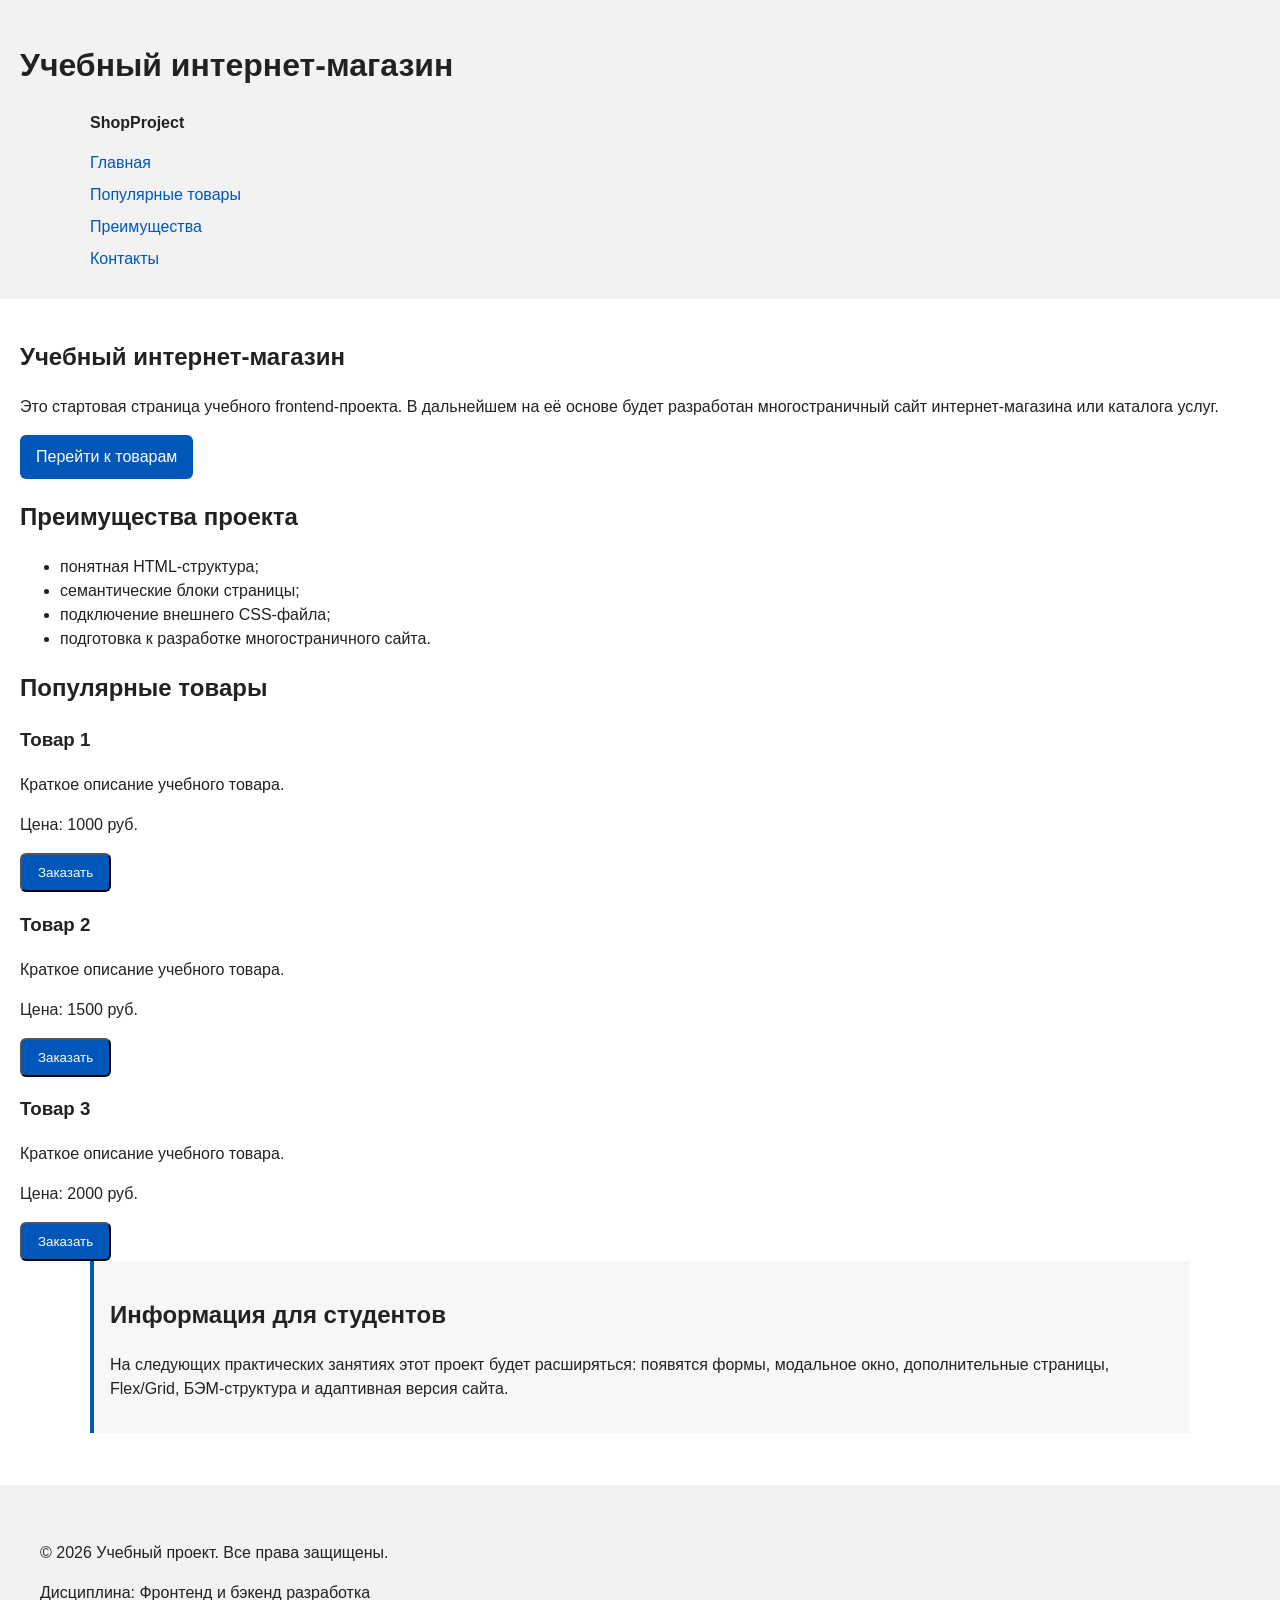
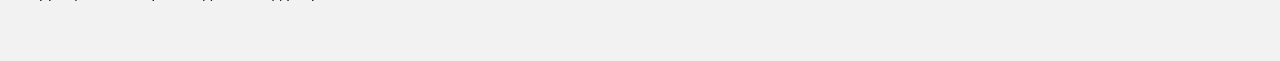
==== index.html @ 4259b691 "feat: add order form modal and validation" ====
<!DOCTYPE html>
<html lang="ru">
<head>
  <meta charset="UTF-8">
  <meta name="viewport" content="width=device-width, initial-scale=1.0">
  <title>Каталог товаров</title>
  <link rel="stylesheet" href="css/style.css">
  <script src="js/main.js" defer></script>
</head>
<body>
  <header>
    <h1>Учебный интернет-магазин</h1>
    <div class="site-header">
      <a class="site-logo" href="index.html">ShopProject</a>

        <nav class="site-nav" aria-label="Основная навигация">
          <ul class="site-nav__list">
            <li><a href="index.html">Главная</a></li>
            <li><a href="#popular">Популярные товары</a></li>
            <li><a href="#advantages">Преимущества</a></li>
            <li><a href="#contacts">Контакты</a></li>
          </ul>
        </nav>
    </div>
  </header>

  <main>
    
    <section class="hero">
      <h1>Учебный интернет-магазин</h1>
      <p>
        Это стартовая страница учебного frontend-проекта. 
        В дальнейшем на её основе будет разработан многостраничный сайт
        интернет-магазина или каталога услуг.
      </p>
      <a class="button" href="#popular">Перейти к товарам</a>
    </section>
    <section class="section" id="advantages">
      <h2>Преимущества проекта</h2>

      <ul class="advantages-list">
        <li>понятная HTML-структура;</li>
        <li>семантические блоки страницы;</li>
        <li>подключение внешнего CSS-файла;</li>
        <li>подготовка к разработке многостраничного сайта.</li>
      </ul>
    </section>
    <section class="section" id="popular">
      <h2>Популярные товары</h2>

      <article class="product-card">
        <h3>Товар 1</h3>
        <p>Краткое описание учебного товара.</p>
        <p>Цена: 1000 руб.</p>
        <button class="button product-card__button" type="button" data-product="Товар 1">
          Заказать
        </button>
      </article>

      <article class="product-card">
        <h3>Товар 2</h3>
        <p>Краткое описание учебного товара.</p>
        <p>Цена: 1500 руб.</p>
        <button class="button product-card__button" type="button" data-product="Товар 1">
          Заказать
        </button>
      </article>

      <article class="product-card">
        <h3>Товар 3</h3>
        <p>Краткое описание учебного товара.</p>
        <p>Цена: 2000 руб.</p>
        <button class="button product-card__button" type="button" data-product="Товар 1">
          Заказать
        </button>
      </article>
    </section>
    <aside class="aside-info">
  <h2>Информация для студентов</h2>
  <p>
    На следующих практических занятиях этот проект будет расширяться:
    появятся формы, модальное окно, дополнительные страницы, Flex/Grid,
    БЭМ-структура и адаптивная версия сайта.
  </p>
</aside>


  </main>


  <footer>
    <footer id="contacts">
      <p>&copy; 2026 Учебный проект. Все права защищены.</p>
      <p>Дисциплина: Фронтенд и бэкенд разработка</p>
    </footer>

  </footer>
  
  <dialog class="order-dialog" id="order-dialog" aria-labelledby="order-dialog-title">
    <h2 id="order-dialog-title">Оформление заявки</h2>

    <form class="order-form" id="order-form" action="#" method="post" novalidate>
      <input id="selected-product" name="selected-product" type="hidden">

      <div class="form-field">
        <label for="order-name">Имя</label>
        <input
          id="order-name"
          name="name"
          type="text"
          placeholder="Введите ваше имя"
          minlength="2"
          autocomplete="given-name"
          required
        >
      </div>

      <div class="form-field">
        <label for="order-email">E-mail</label>
        <input
          id="order-email"
          name="email"
          type="email"
          placeholder="example@mail.ru"
          autocomplete="email"
          required
        >
      </div>

      <div class="form-field">
        <label for="order-phone">Телефон</label>
        <input
          id="order-phone"
          name="phone"
          type="tel"
          inputmode="tel"
          placeholder="+7 (900) 000-00-00"
          pattern="^\+7 \(\d{3}\) \d{3}-\d{2}-\d{2}$"
          required
        >
        <small>Формат: +7 (900) 000-00-00</small>
      </div>

      <div class="form-field">
        <label for="order-date">Дата связи</label>
        <input
          id="order-date"
          name="date"
          type="date"
        >
      </div>

      <div class="form-field">
        <label for="order-topic">Тема заявки</label>
        <select id="order-topic" name="topic" required>
          <option value="">Выберите тему</option>
          <option value="product">Заказ товара</option>
          <option value="consultation">Консультация</option>
          <option value="delivery">Доставка</option>
        </select>
      </div>

      <div class="form-field">
        <label for="order-comment">Комментарий</label>
        <textarea
          id="order-comment"
          name="comment"
          rows="4"
          placeholder="Укажите дополнительную информацию"
        ></textarea>
      </div>

      <div class="form-field form-field--checkbox">
        <label>
          <input
            id="order-agreement"
            name="agreement"
            type="checkbox"
            required
          >
          Я согласен на обработку данных
        </label>
      </div>

      <div class="form-actions">
        <button type="button" id="close-order-dialog">Закрыть</button>
        <button type="submit">Отправить заявку</button>
      </div>
    </form>
  </dialog>

  <p class="success-message" id="success-message" hidden>
    Форма успешно отправлена!
  </p>
</body>
</html>
---- css/style.css ----
/* 
  Универсальное правило для всех элементов.
  border-box делает расчёт размеров более понятным:
  width включает content, padding и border.
*/
* {
  box-sizing: border-box;
}

/*
  Убираем стандартный внешний отступ браузера у body.
  Без этого вокруг страницы может появиться белая рамка.
*/
body {
  margin: 0;
  font-family: Arial, sans-serif;
  line-height: 1.5;
  color: #222222;
  background-color: #ffffff;
}

/*
  Задаём внутренние отступы для основных областей страницы.
  Это делает содержимое визуально отделённым от краёв окна браузера.
*/
header,
main,
footer {
  padding: 20px;
}

/*
  Оформляем шапку страницы.
  Пока используется простой светло-серый фон.
*/
header {
  background-color: #f2f2f2;
}

/*
  Оформляем подвал страницы тем же фоном,
  чтобы визуально отделить его от основного содержимого.
*/
footer {
  background-color: #f2f2f2;
}

/*
  Ограничиваем ширину содержимого шапки,
  чтобы оно не растягивалось слишком сильно на широких экранах.
*/
.site-header {
  max-width: 1100px;
  margin: 0 auto;
}

/*
  Оформляем текстовый логотип.
*/
.site-logo {
  font-weight: bold;
  text-decoration: none;
  color: #222222;
}

/*
  Убираем стандартные отступы и маркеры списка навигации.
*/
.site-nav__list {
  padding: 0;
  margin: 16px 0 0;
  list-style: none;
}

/*
  Добавляем расстояние между пунктами меню.
*/
.site-nav__list li {
  margin-bottom: 8px;
}

/*
  Оформляем ссылки меню.
*/
.site-nav__list a {
  color: #0057b8;
  text-decoration: none;
}

/*
  При наведении мыши подчёркиваем ссылку.
  Подробно состояния интерфейса будут рассмотрены в практической работе 1.7.
*/
.site-nav__list a:hover {
  text-decoration: underline;
}
/*
  Пока это обычная ссылка, но визуально она оформляется как кнопка.
*/
.button {
  display: inline-block;
  padding: 10px 16px;
  color: #ffffff;
  background-color: #0057b8;
  text-decoration: none;
  border-radius: 6px;
}

/*
  Простое состояние наведения для кнопки.
*/
.button:hover {
  background-color: #003f86;
}

/*
  Дополнительный информационный блок.
*/
.aside-info {
  max-width: 1100px;
  margin: 0 auto 32px;
  padding: 16px;
  border-left: 4px solid #0057b8;
  background-color: #f7f7f7;
}

/*
  Модальное окно.
  Элемент dialog сам умеет открываться поверх страницы.
*/
.order-dialog {
  width: min(100% - 32px, 560px);
  padding: 24px;
  border: none;
  border-radius: 12px;
}

/*
  Затемнение фона за модальным окном.
*/
.order-dialog::backdrop {
  background-color: rgba(0, 0, 0, 0.5);
}

/*
  Поле формы.
  Каждый блок получает нижний отступ.
*/
.form-field {
  margin-bottom: 16px;
}

/*
  Подпись поля.
*/
.form-field label {
  display: block;
  margin-bottom: 6px;
}

/*
  Основные поля формы.
*/
.form-field input,
.form-field select,
.form-field textarea {
  width: 100%;
  padding: 10px 12px;
  border: 1px solid #cccccc;
  border-radius: 6px;
  font: inherit;
}

/*
  Checkbox не должен занимать всю ширину.
*/
.form-field input[type="checkbox"] {
  width: auto;
}

/*
  Подсказка под полем телефона.
*/
.form-field small {
  display: block;
  margin-top: 4px;
  color: #666666;
}

/*
  Видимый фокус для клавиатурной навигации.
*/
.form-field input:focus-visible,
.form-field select:focus-visible,
.form-field textarea:focus-visible,
.form-actions button:focus-visible {
  outline: 2px solid #0057b8;
  outline-offset: 2px;
}

/*
  Подсветка ошибочных полей.
  Атрибут aria-invalid будет добавляться через JavaScript.
*/
[aria-invalid="true"] {
  border-color: #b00020;
}

/*
  Кнопки формы.
*/
.form-actions {
  display: flex;
  gap: 12px;
  margin-top: 20px;
}

/*
  Сообщение об успешной отправке.
*/
.success-message {
  max-width: 1100px;
  margin: 24px auto;
  padding: 16px;
  border-left: 4px solid #168a2f;
  background-color: #eefaf0;
}
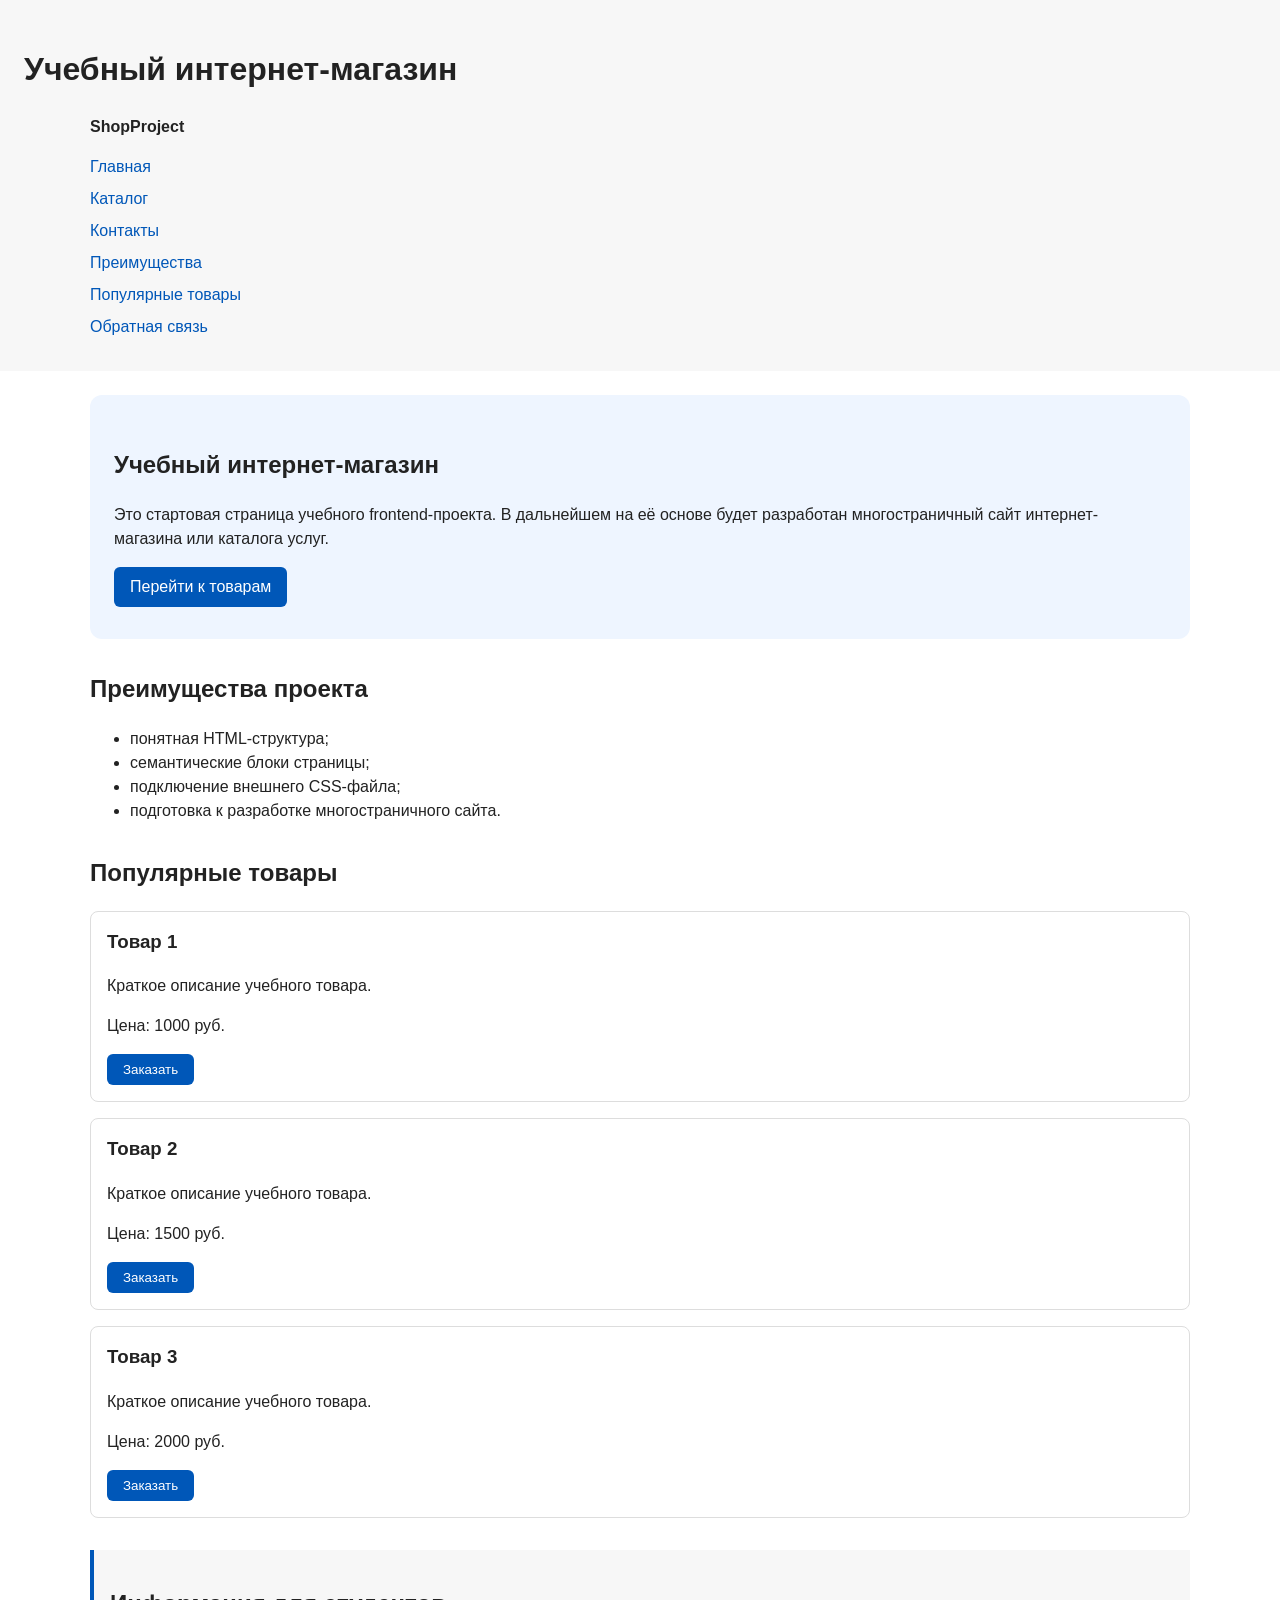
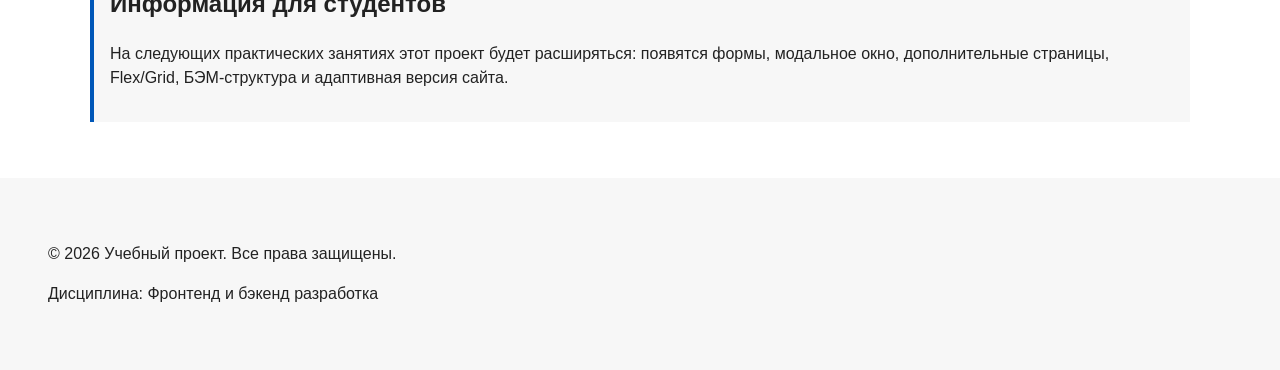
==== commit 98044c56: "feat: add multi-page structure navigation and anchors" ====
--- a/index.html
+++ b/index.html
@@ -16,9 +16,11 @@
         <nav class="site-nav" aria-label="Основная навигация">
           <ul class="site-nav__list">
             <li><a href="index.html">Главная</a></li>
-            <li><a href="#popular">Популярные товары</a></li>
-            <li><a href="#advantages">Преимущества</a></li>
-            <li><a href="#contacts">Контакты</a></li>
+            <li><a href="catalog.html">Каталог</a></li>
+            <li><a href="contacts.html">Контакты</a></li>
+            <li><a href="index.html#advantages">Преимущества</a></li>
+            <li><a href="index.html#popular">Популярные товары</a></li>
+            <li><a href="index.html#contacts">Обратная связь</a></li>
           </ul>
         </nav>
     </div>
--- a/css/style.css
+++ b/css/style.css
@@ -1,3 +1,38 @@
+/* ===============================
+   1. Переменные проекта
+   =============================== */
+
+:root {
+  /* Основные цвета проекта */
+  --color-bg: #ffffff;
+  --color-text: #222222;
+  --color-muted: #666666;
+  --color-primary: #0057b8;
+  --color-primary-dark: #003f86;
+  --color-border: #dddddd;
+  --color-surface: #f7f7f7;
+  --color-surface-accent: #eef5ff;
+  --color-danger: #b00020;
+  --color-success: #168a2f;
+  --color-success-bg: #eefaf0;
+  --color-white: #ffffff;
+
+  /* Отступы */
+  --space-xs: 4px;
+  --space-sm: 8px;
+  --space-md: 16px;
+  --space-lg: 24px;
+  --space-xl: 32px;
+
+  /* Скругления */
+  --radius-sm: 6px;
+  --radius-md: 8px;
+  --radius-lg: 12px;
+
+  /* Размеры */
+  --container-width: 1100px;
+}
+
 /* 
   Универсальное правило для всех элементов.
   border-box делает расчёт размеров более понятным:
@@ -15,8 +50,8 @@
   margin: 0;
   font-family: Arial, sans-serif;
   line-height: 1.5;
-  color: #222222;
-  background-color: #ffffff;
+  color: var(--color-text);
+  background-color: var(--color-bg);
 }
 
 /*
@@ -26,7 +61,7 @@
 header,
 main,
 footer {
-  padding: 20px;
+  padding: var(--space-lg);
 }
 
 /*
@@ -34,7 +69,7 @@
   Пока используется простой светло-серый фон.
 */
 header {
-  background-color: #f2f2f2;
+  background-color: var(--color-surface);
 }
 
 /*
@@ -42,7 +77,7 @@
   чтобы визуально отделить его от основного содержимого.
 */
 footer {
-  background-color: #f2f2f2;
+  background-color: var(--color-surface);
 }
 
 /*
@@ -99,29 +134,38 @@
 */
 .button {
   display: inline-block;
-  padding: 10px 16px;
-  color: #ffffff;
-  background-color: #0057b8;
+  padding: var(--space-sm) var(--space-md);
+  color: var(--color-white);
+  background-color: var(--color-primary);
   text-decoration: none;
-  border-radius: 6px;
-}
-
-/*
-  Простое состояние наведения для кнопки.
-*/
+  border: none;
+  border-radius: var(--radius-sm);
+  cursor: pointer;
+}
+
 .button:hover {
-  background-color: #003f86;
+  background-color: var(--color-primary-dark);
+}
+
+.button:focus-visible {
+  outline: 2px solid var(--color-primary);
+  outline-offset: 3px;
+}
+
+.button:disabled {
+  opacity: 0.6;
+  cursor: not-allowed;
 }
 
 /*
   Дополнительный информационный блок.
 */
 .aside-info {
-  max-width: 1100px;
-  margin: 0 auto 32px;
-  padding: 16px;
-  border-left: 4px solid #0057b8;
-  background-color: #f7f7f7;
+  max-width: var(--container-width);
+  margin: 0 auto var(--space-xl);
+  padding: var(--space-md);
+  border-left: 4px solid var(--color-primary);
+  background-color: var(--color-surface);
 }
 
 /*
@@ -130,73 +174,62 @@
 */
 .order-dialog {
   width: min(100% - 32px, 560px);
-  padding: 24px;
+  padding: var(--space-lg);
   border: none;
-  border-radius: 12px;
-}
-
-/*
-  Затемнение фона за модальным окном.
-*/
+  border-radius: var(--radius-lg);
+}
+
 .order-dialog::backdrop {
   background-color: rgba(0, 0, 0, 0.5);
 }
 
-/*
-  Поле формы.
-  Каждый блок получает нижний отступ.
-*/
 .form-field {
-  margin-bottom: 16px;
-}
-
-/*
-  Подпись поля.
-*/
+  margin-bottom: var(--space-md);
+}
+
 .form-field label {
   display: block;
-  margin-bottom: 6px;
-}
-
-/*
-  Основные поля формы.
-*/
+  margin-bottom: var(--space-xs);
+}
+
 .form-field input,
 .form-field select,
 .form-field textarea {
   width: 100%;
   padding: 10px 12px;
-  border: 1px solid #cccccc;
-  border-radius: 6px;
+  border: 1px solid var(--color-border);
+  border-radius: var(--radius-sm);
   font: inherit;
 }
 
-/*
-  Checkbox не должен занимать всю ширину.
-*/
 .form-field input[type="checkbox"] {
   width: auto;
 }
 
-/*
-  Подсказка под полем телефона.
-*/
 .form-field small {
   display: block;
-  margin-top: 4px;
-  color: #666666;
-}
-
-/*
-  Видимый фокус для клавиатурной навигации.
-*/
+  margin-top: var(--space-xs);
+  color: var(--color-muted);
+}
+
+.form-field input:hover,
+.form-field select:hover,
+.form-field textarea:hover {
+  border-color: var(--color-primary);
+}
+
 .form-field input:focus-visible,
 .form-field select:focus-visible,
 .form-field textarea:focus-visible,
 .form-actions button:focus-visible {
-  outline: 2px solid #0057b8;
-  outline-offset: 2px;
-}
+  outline: 2px solid var(--color-primary);
+  outline-offset: 3px;
+}
+
+[aria-invalid="true"] {
+  border-color: var(--color-danger);
+}
+
 
 /*
   Подсветка ошибочных полей.
@@ -219,9 +252,84 @@
   Сообщение об успешной отправке.
 */
 .success-message {
-  max-width: 1100px;
-  margin: 24px auto;
-  padding: 16px;
-  border-left: 4px solid #168a2f;
-  background-color: #eefaf0;
-}
+  max-width: var(--container-width);
+  margin: var(--space-lg) auto;
+  padding: var(--space-md);
+  border-left: 4px solid var(--color-success);
+  background-color: var(--color-success-bg);
+}
+
+/* ===============================
+   3. Общие элементы интерфейса
+   =============================== */
+
+a {
+  color: var(--color-primary);
+}
+
+a:hover {
+  color: var(--color-primary-dark);
+}
+
+a:focus-visible {
+  outline: 2px solid var(--color-primary);
+  outline-offset: 3px;
+}
+
+.hero {
+  max-width: var(--container-width);
+  margin: 0 auto var(--space-xl);
+  padding: var(--space-xl) var(--space-lg);
+  background-color: var(--color-surface-accent);
+  border-radius: var(--radius-lg);
+}
+
+.section {
+  max-width: var(--container-width);
+  margin: 0 auto var(--space-xl);
+}
+
+.section h2 {
+  margin-top: 0;
+}
+
+.product-card {
+  margin-bottom: var(--space-md);
+  padding: var(--space-md);
+  border: 1px solid var(--color-border);
+  border-radius: var(--radius-md);
+  background-color: var(--color-bg);
+}
+
+.product-card:hover {
+  border-color: var(--color-primary);
+}
+
+.product-card h3 {
+  margin-top: 0;
+}
+
+.breadcrumbs {
+  max-width: var(--container-width);
+  margin: 0 auto var(--space-md);
+  font-size: 14px;
+  color: var(--color-muted);
+}
+
+.breadcrumbs a {
+  color: var(--color-primary);
+}
+
+.breadcrumbs span::before {
+  content: " / ";
+  color: var(--color-muted);
+}
+
+html {
+  scroll-behavior: smooth;
+}
+
+:target {
+  outline: 2px dashed var(--color-primary);
+  outline-offset: 4px;
+}
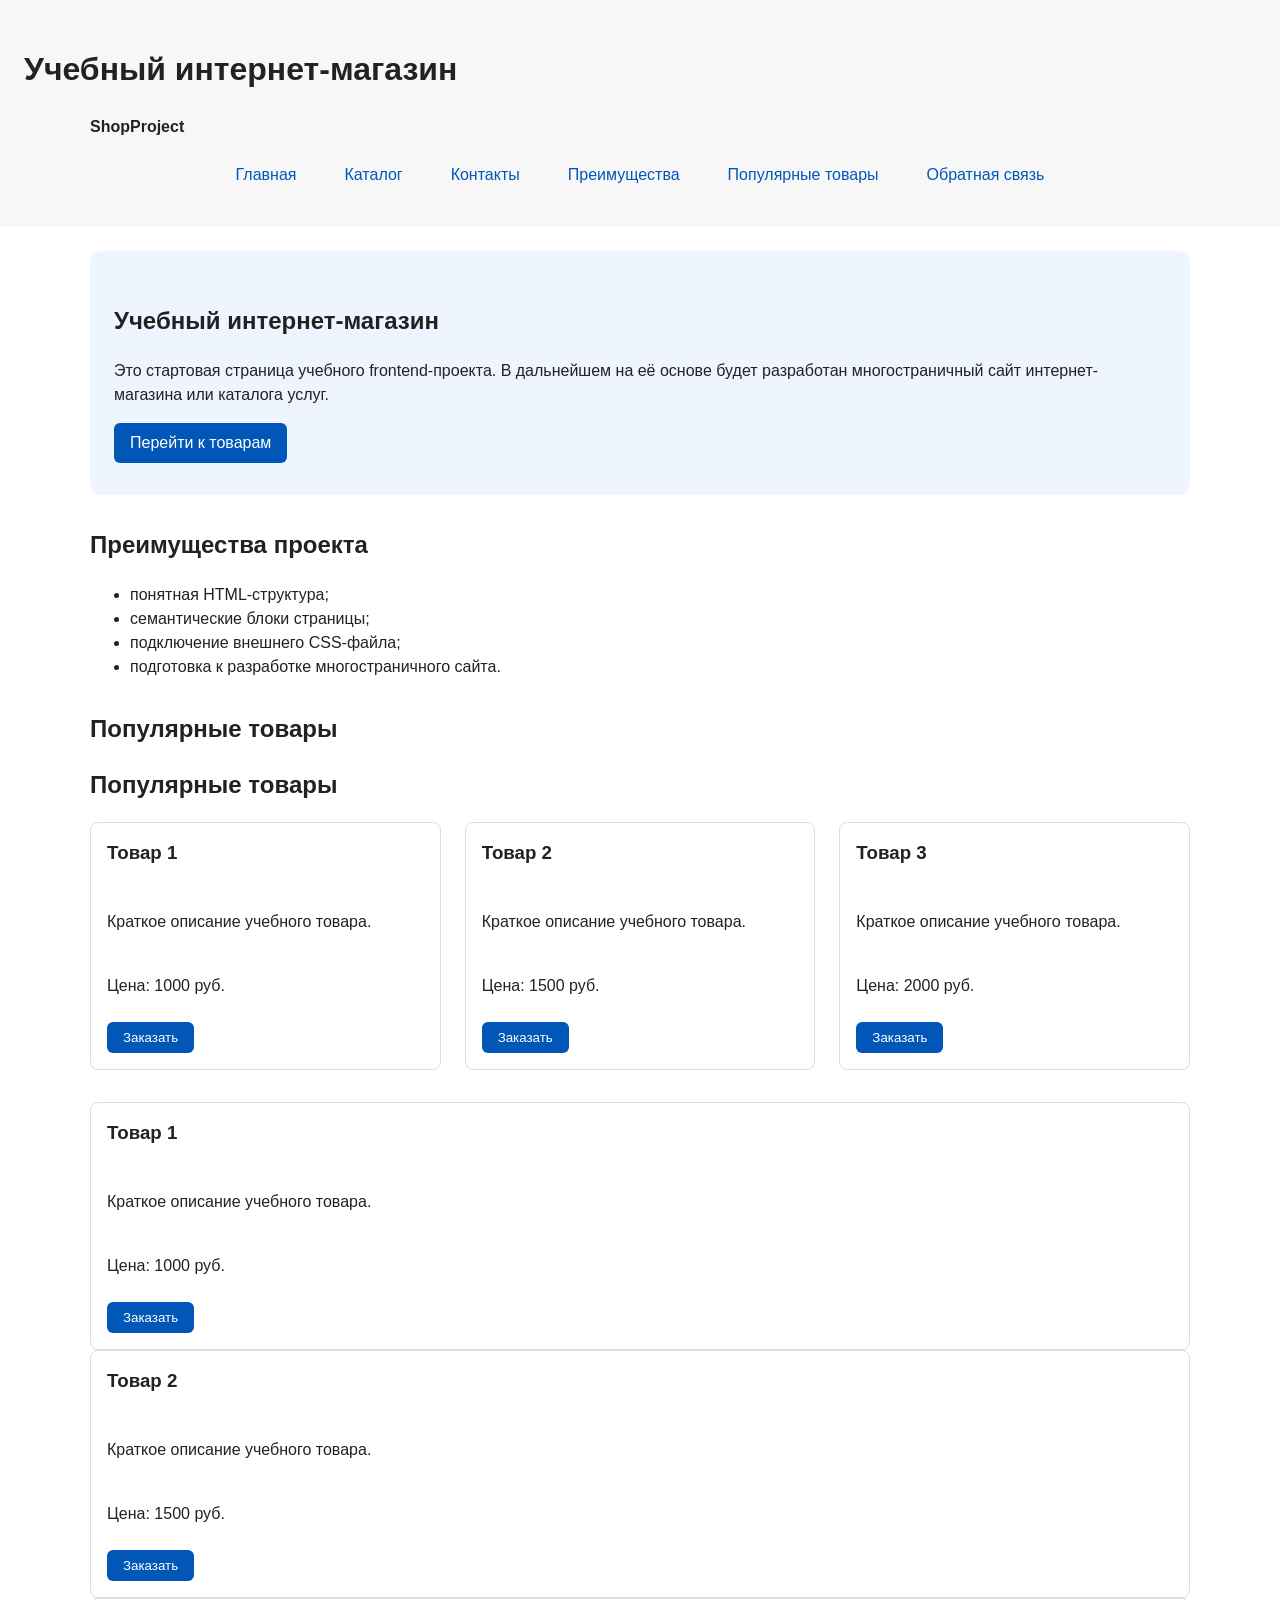
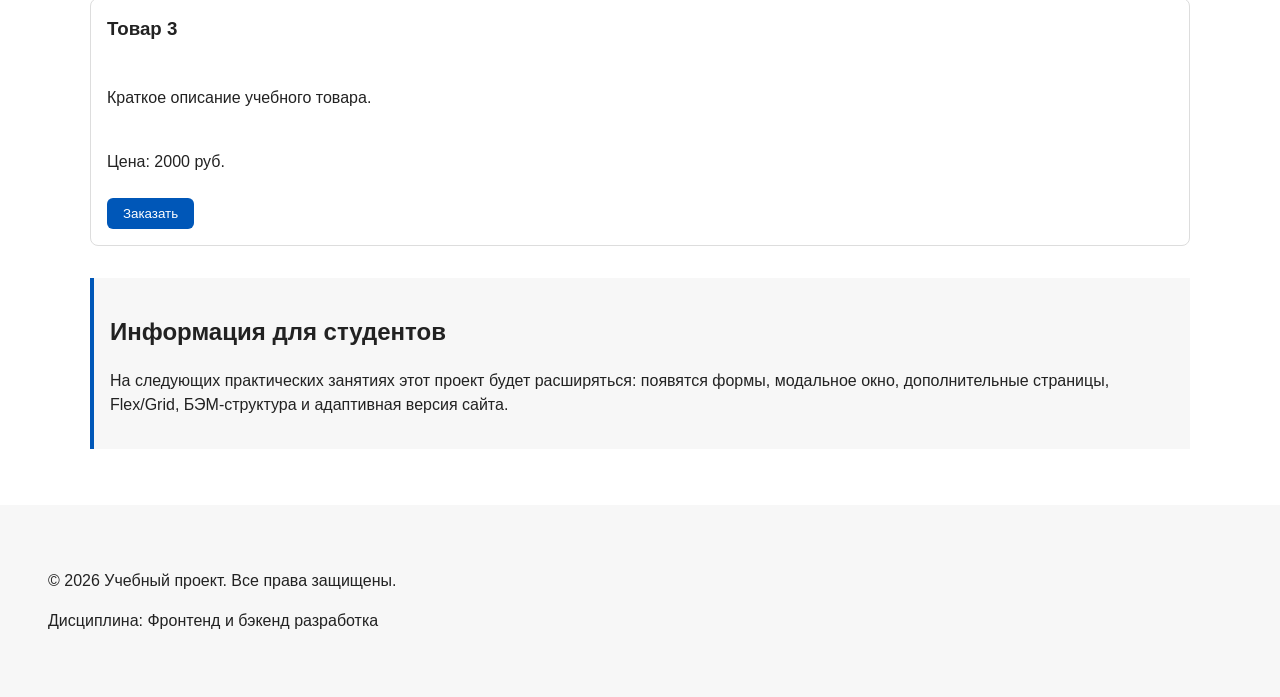
==== commit eb22265d: "feat: add flex navigation and grid catalog layout" ====
--- a/index.html
+++ b/index.html
@@ -49,6 +49,39 @@
     </section>
     <section class="section" id="popular">
       <h2>Популярные товары</h2>
+      <section class="section" id="popular">
+      <h2>Популярные товары</h2>
+
+      <div class="products-grid">
+        <article class="product-card">
+          <h3>Товар 1</h3>
+          <p>Краткое описание учебного товара.</p>
+          <p>Цена: 1000 руб.</p>
+          <button class="button product-card__button" type="button" data-product="Товар 1">
+            Заказать
+          </button>
+        </article>
+
+        <article class="product-card">
+          <h3>Товар 2</h3>
+          <p>Краткое описание учебного товара.</p>
+          <p>Цена: 1500 руб.</p>
+          <button class="button product-card__button" type="button" data-product="Товар 2">
+            Заказать
+          </button>
+        </article>
+
+        <article class="product-card">
+          <h3>Товар 3</h3>
+          <p>Краткое описание учебного товара.</p>
+          <p>Цена: 2000 руб.</p>
+          <button class="button product-card__button" type="button" data-product="Товар 3">
+            Заказать
+          </button>
+        </article>
+      </div>
+    </section>
+
 
       <article class="product-card">
         <h3>Товар 1</h3>
--- a/css/style.css
+++ b/css/style.css
@@ -102,10 +102,16 @@
   Убираем стандартные отступы и маркеры списка навигации.
 */
 .site-nav__list {
+  display: flex;
+  flex-wrap: wrap;
+  justify-content: center;
+  align-items: center;
+  gap: var(--space-md);
   padding: 0;
-  margin: 16px 0 0;
+  margin: var(--space-md) 0 0;
   list-style: none;
 }
+
 
 /*
   Добавляем расстояние между пунктами меню.
@@ -118,17 +124,23 @@
   Оформляем ссылки меню.
 */
 .site-nav__list a {
-  color: #0057b8;
+  display: inline-block;
+  padding: var(--space-sm) var(--space-md);
+  color: var(--color-primary);
   text-decoration: none;
-}
+  border-radius: var(--radius-sm);
+}
+
 
 /*
   При наведении мыши подчёркиваем ссылку.
   Подробно состояния интерфейса будут рассмотрены в практической работе 1.7.
 */
 .site-nav__list a:hover {
-  text-decoration: underline;
-}
+  color: var(--color-white);
+  background-color: var(--color-primary);
+}
+
 /*
   Пока это обычная ссылка, но визуально она оформляется как кнопка.
 */
@@ -294,13 +306,22 @@
 }
 
 .product-card {
-  margin-bottom: var(--space-md);
+  display: flex;
+  flex-direction: column;
+  gap: var(--space-sm);
+  margin-bottom: 0;
   padding: var(--space-md);
   border: 1px solid var(--color-border);
   border-radius: var(--radius-md);
   background-color: var(--color-bg);
 }
 
+.product-card .button {
+  margin-top: auto;
+  align-self: flex-start;
+}
+
+
 .product-card:hover {
   border-color: var(--color-primary);
 }
@@ -333,3 +354,59 @@
   outline: 2px dashed var(--color-primary);
   outline-offset: 4px;
 }
+
+.products-grid {
+  display: grid;
+  grid-template-columns: repeat(3, 1fr);
+  gap: var(--space-lg);
+}
+
+.catalog-layout {
+  max-width: var(--container-width);
+  margin: 0 auto var(--space-xl);
+  display: grid;
+  grid-template-columns: 260px 1fr;
+  grid-template-areas: "filters products";
+  gap: var(--space-lg);
+}
+
+.catalog-filters {
+  grid-area: filters;
+  padding: var(--space-md);
+  border: 1px solid var(--color-border);
+  border-radius: var(--radius-md);
+  background-color: var(--color-surface);
+}
+
+.catalog-products {
+  grid-area: products;
+}
+
+.filters-form {
+  display: grid;
+  gap: var(--space-md);
+}
+
+.filters-form fieldset {
+  margin: 0;
+  padding: var(--space-md);
+  border: 1px solid var(--color-border);
+  border-radius: var(--radius-sm);
+}
+
+.filters-form legend {
+  font-weight: 700;
+}
+
+.filters-form label {
+  display: block;
+  margin-bottom: var(--space-sm);
+}
+
+.filters-form input[type="number"] {
+  width: 100%;
+  padding: 8px 10px;
+  border: 1px solid var(--color-border);
+  border-radius: var(--radius-sm);
+  font: inherit;
+}
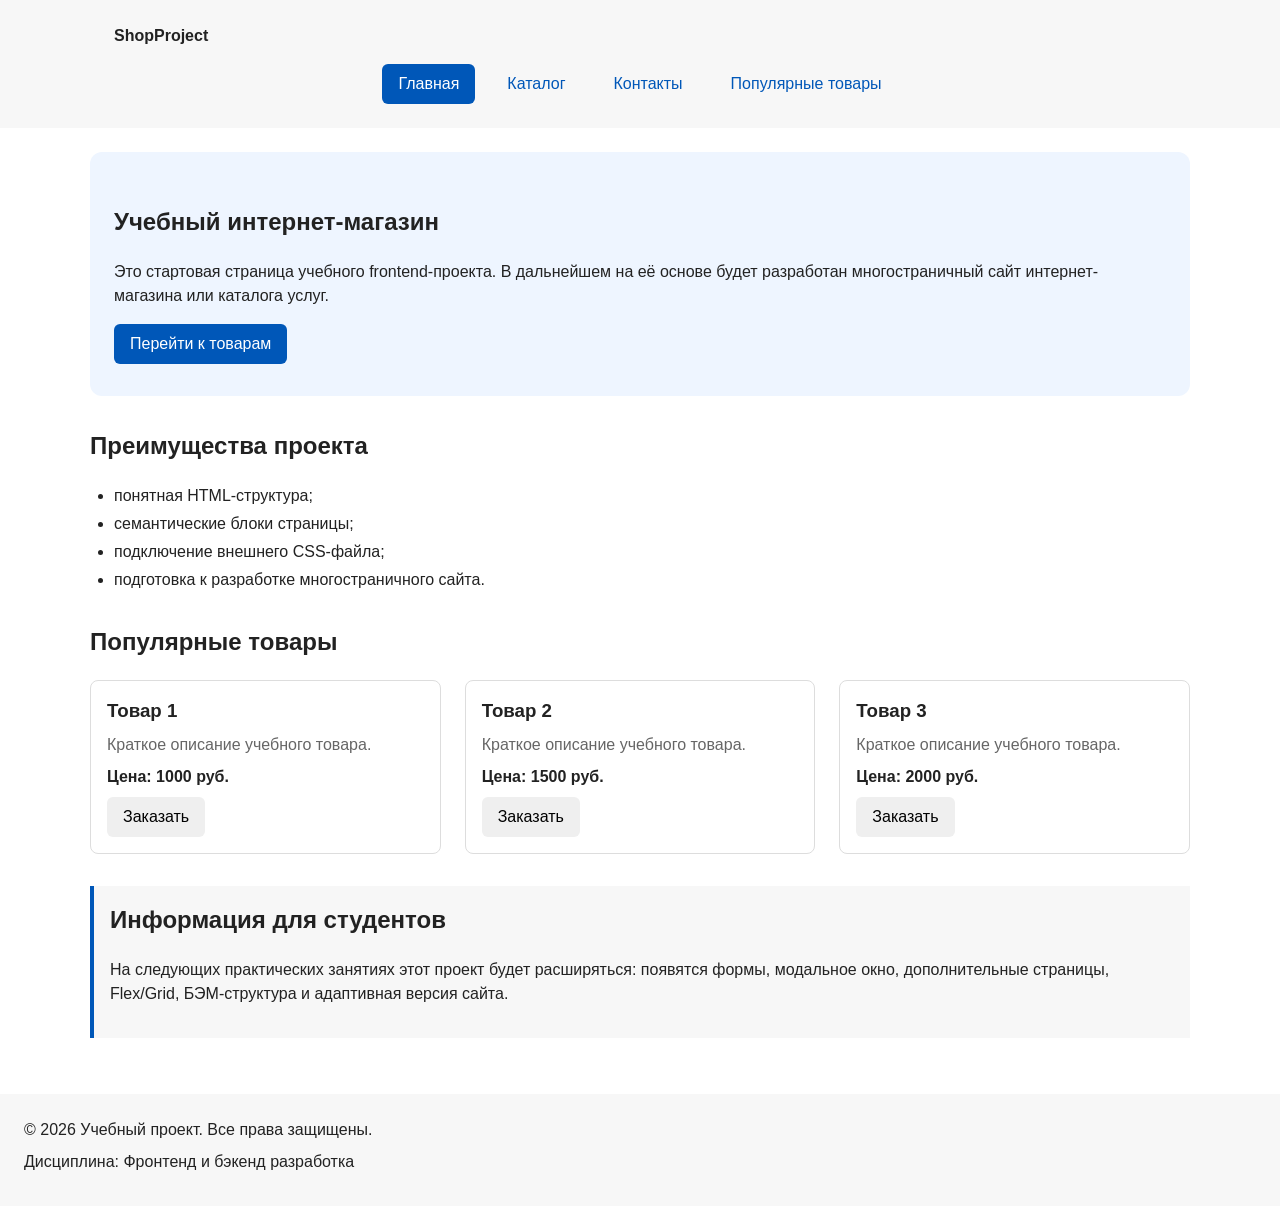
==== commit c90e7f6f: "refactor: apply BEM naming to CSS classes" ====
--- a/index.html
+++ b/index.html
@@ -3,143 +3,114 @@
 <head>
   <meta charset="UTF-8">
   <meta name="viewport" content="width=device-width, initial-scale=1.0">
-  <title>Каталог товаров</title>
+  <title>Учебный интернет-магазин</title>
   <link rel="stylesheet" href="css/style.css">
   <script src="js/main.js" defer></script>
 </head>
 <body>
-  <header>
-    <h1>Учебный интернет-магазин</h1>
-    <div class="site-header">
-      <a class="site-logo" href="index.html">ShopProject</a>
-
-        <nav class="site-nav" aria-label="Основная навигация">
-          <ul class="site-nav__list">
-            <li><a href="index.html">Главная</a></li>
-            <li><a href="catalog.html">Каталог</a></li>
-            <li><a href="contacts.html">Контакты</a></li>
-            <li><a href="index.html#advantages">Преимущества</a></li>
-            <li><a href="index.html#popular">Популярные товары</a></li>
-            <li><a href="index.html#contacts">Обратная связь</a></li>
-          </ul>
-        </nav>
+  <header class="site-header">
+    <div class="site-header__inner">
+      <a class="site-header__logo" href="index.html">ShopProject</a>
+
+      <nav class="site-nav" aria-label="Основная навигация">
+        <ul class="site-nav__list">
+          <li class="site-nav__item">
+            <a class="site-nav__link site-nav__link--active" href="index.html">Главная</a>
+          </li>
+          <li class="site-nav__item">
+            <a class="site-nav__link" href="catalog.html">Каталог</a>
+          </li>
+          <li class="site-nav__item">
+            <a class="site-nav__link" href="contacts.html">Контакты</a>
+          </li>
+          <li class="site-nav__item">
+            <a class="site-nav__link" href="index.html#popular">Популярные товары</a>
+          </li>
+        </ul>
+      </nav>
     </div>
   </header>
 
   <main>
-    
     <section class="hero">
-      <h1>Учебный интернет-магазин</h1>
-      <p>
-        Это стартовая страница учебного frontend-проекта. 
+      <h1 class="hero__title">Учебный интернет-магазин</h1>
+      <p class="hero__text">
+        Это стартовая страница учебного frontend-проекта.
         В дальнейшем на её основе будет разработан многостраничный сайт
         интернет-магазина или каталога услуг.
       </p>
-      <a class="button" href="#popular">Перейти к товарам</a>
+      <a class="button button--primary" href="#popular">Перейти к товарам</a>
     </section>
+
     <section class="section" id="advantages">
-      <h2>Преимущества проекта</h2>
+      <h2 class="section__title">Преимущества проекта</h2>
 
       <ul class="advantages-list">
-        <li>понятная HTML-структура;</li>
-        <li>семантические блоки страницы;</li>
-        <li>подключение внешнего CSS-файла;</li>
-        <li>подготовка к разработке многостраничного сайта.</li>
+        <li class="advantages-list__item">понятная HTML-структура;</li>
+        <li class="advantages-list__item">семантические блоки страницы;</li>
+        <li class="advantages-list__item">подключение внешнего CSS-файла;</li>
+        <li class="advantages-list__item">подготовка к разработке многостраничного сайта.</li>
       </ul>
     </section>
+
     <section class="section" id="popular">
-      <h2>Популярные товары</h2>
-      <section class="section" id="popular">
-      <h2>Популярные товары</h2>
+      <h2 class="section__title">Популярные товары</h2>
 
       <div class="products-grid">
-        <article class="product-card">
-          <h3>Товар 1</h3>
-          <p>Краткое описание учебного товара.</p>
-          <p>Цена: 1000 руб.</p>
-          <button class="button product-card__button" type="button" data-product="Товар 1">
-            Заказать
-          </button>
-        </article>
-
-        <article class="product-card">
-          <h3>Товар 2</h3>
-          <p>Краткое описание учебного товара.</p>
-          <p>Цена: 1500 руб.</p>
-          <button class="button product-card__button" type="button" data-product="Товар 2">
-            Заказать
-          </button>
-        </article>
-
-        <article class="product-card">
-          <h3>Товар 3</h3>
-          <p>Краткое описание учебного товара.</p>
-          <p>Цена: 2000 руб.</p>
-          <button class="button product-card__button" type="button" data-product="Товар 3">
-            Заказать
-          </button>
-        </article>
+          <article class="product-card">
+            <h3 class="product-card__title">Товар 1</h3>
+            <p class="product-card__description">Краткое описание учебного товара.</p>
+            <p class="product-card__price">Цена: 1000 руб.</p>
+            <button class="button product-card__button" type="button" data-product="Товар 1">
+              Заказать
+            </button>
+          </article>
+
+          <article class="product-card">
+            <h3 class="product-card__title">Товар 2</h3>
+            <p class="product-card__description">Краткое описание учебного товара.</p>
+            <p class="product-card__price">Цена: 1500 руб.</p>
+            <button class="button product-card__button" type="button" data-product="Товар 2">
+              Заказать
+            </button>
+          </article>
+
+          <article class="product-card">
+            <h3 class="product-card__title">Товар 3</h3>
+            <p class="product-card__description">Краткое описание учебного товара.</p>
+            <p class="product-card__price">Цена: 2000 руб.</p>
+            <button class="button product-card__button" type="button" data-product="Товар 3">
+              Заказать
+            </button>
+          </article>
       </div>
     </section>
 
-
-      <article class="product-card">
-        <h3>Товар 1</h3>
-        <p>Краткое описание учебного товара.</p>
-        <p>Цена: 1000 руб.</p>
-        <button class="button product-card__button" type="button" data-product="Товар 1">
-          Заказать
-        </button>
-      </article>
-
-      <article class="product-card">
-        <h3>Товар 2</h3>
-        <p>Краткое описание учебного товара.</p>
-        <p>Цена: 1500 руб.</p>
-        <button class="button product-card__button" type="button" data-product="Товар 1">
-          Заказать
-        </button>
-      </article>
-
-      <article class="product-card">
-        <h3>Товар 3</h3>
-        <p>Краткое описание учебного товара.</p>
-        <p>Цена: 2000 руб.</p>
-        <button class="button product-card__button" type="button" data-product="Товар 1">
-          Заказать
-        </button>
-      </article>
-    </section>
     <aside class="aside-info">
-  <h2>Информация для студентов</h2>
-  <p>
-    На следующих практических занятиях этот проект будет расширяться:
-    появятся формы, модальное окно, дополнительные страницы, Flex/Grid,
-    БЭМ-структура и адаптивная версия сайта.
-  </p>
-</aside>
-
-
+      <h2 class="aside-info__title">Информация для студентов</h2>
+      <p class="aside-info__text">
+        На следующих практических занятиях этот проект будет расширяться:
+        появятся формы, модальное окно, дополнительные страницы, Flex/Grid,
+        БЭМ-структура и адаптивная версия сайта.
+      </p>
+    </aside>
   </main>
 
-
-  <footer>
-    <footer id="contacts">
-      <p>&copy; 2026 Учебный проект. Все права защищены.</p>
-      <p>Дисциплина: Фронтенд и бэкенд разработка</p>
-    </footer>
-
+  <footer class="site-footer" id="contacts">
+    <p class="site-footer__text">&copy; 2026 Учебный проект. Все права защищены.</p>
+    <p class="site-footer__text">Дисциплина: Фронтенд и бэкенд разработка</p>
   </footer>
-  
+
   <dialog class="order-dialog" id="order-dialog" aria-labelledby="order-dialog-title">
-    <h2 id="order-dialog-title">Оформление заявки</h2>
+    <h2 class="order-dialog__title" id="order-dialog-title">Оформление заявки</h2>
 
     <form class="order-form" id="order-form" action="#" method="post" novalidate>
       <input id="selected-product" name="selected-product" type="hidden">
 
-      <div class="form-field">
-        <label for="order-name">Имя</label>
-        <input
+      <div class="order-form__field">
+        <label class="order-form__label" for="order-name">Имя</label>
+        <input
+          class="order-form__input"
           id="order-name"
           name="name"
           type="text"
@@ -150,9 +121,10 @@
         >
       </div>
 
-      <div class="form-field">
-        <label for="order-email">E-mail</label>
-        <input
+      <div class="order-form__field">
+        <label class="order-form__label" for="order-email">E-mail</label>
+        <input
+          class="order-form__input"
           id="order-email"
           name="email"
           type="email"
@@ -162,9 +134,10 @@
         >
       </div>
 
-      <div class="form-field">
-        <label for="order-phone">Телефон</label>
-        <input
+      <div class="order-form__field">
+        <label class="order-form__label" for="order-phone">Телефон</label>
+        <input
+          class="order-form__input"
           id="order-phone"
           name="phone"
           type="tel"
@@ -173,21 +146,22 @@
           pattern="^\+7 \(\d{3}\) \d{3}-\d{2}-\d{2}$"
           required
         >
-        <small>Формат: +7 (900) 000-00-00</small>
-      </div>
-
-      <div class="form-field">
-        <label for="order-date">Дата связи</label>
-        <input
+        <small class="order-form__hint">Формат: +7 (900) 000-00-00</small>
+      </div>
+
+      <div class="order-form__field">
+        <label class="order-form__label" for="order-date">Дата связи</label>
+        <input
+          class="order-form__input"
           id="order-date"
           name="date"
           type="date"
         >
       </div>
 
-      <div class="form-field">
-        <label for="order-topic">Тема заявки</label>
-        <select id="order-topic" name="topic" required>
+      <div class="order-form__field">
+        <label class="order-form__label" for="order-topic">Тема заявки</label>
+        <select class="order-form__select" id="order-topic" name="topic" required>
           <option value="">Выберите тему</option>
           <option value="product">Заказ товара</option>
           <option value="consultation">Консультация</option>
@@ -195,9 +169,10 @@
         </select>
       </div>
 
-      <div class="form-field">
-        <label for="order-comment">Комментарий</label>
+      <div class="order-form__field">
+        <label class="order-form__label" for="order-comment">Комментарий</label>
         <textarea
+          class="order-form__textarea"
           id="order-comment"
           name="comment"
           rows="4"
@@ -205,9 +180,10 @@
         ></textarea>
       </div>
 
-      <div class="form-field form-field--checkbox">
-        <label>
+      <div class="order-form__field">
+        <label class="order-form__label">
           <input
+            class="order-form__checkbox"
             id="order-agreement"
             name="agreement"
             type="checkbox"
@@ -217,9 +193,9 @@
         </label>
       </div>
 
-      <div class="form-actions">
-        <button type="button" id="close-order-dialog">Закрыть</button>
-        <button type="submit">Отправить заявку</button>
+      <div class="order-form__actions">
+        <button class="button button--secondary" type="button" id="close-order-dialog">Закрыть</button>
+        <button class="button button--primary" type="submit">Отправить заявку</button>
       </div>
     </form>
   </dialog>
@@ -228,4 +204,4 @@
     Форма успешно отправлена!
   </p>
 </body>
-</html>
+</html>
--- a/css/style.css
+++ b/css/style.css
@@ -33,19 +33,19 @@
   --container-width: 1100px;
 }
 
-/* 
-  Универсальное правило для всех элементов.
-  border-box делает расчёт размеров более понятным:
-  width включает content, padding и border.
-*/
+/* ===============================
+   2. Базовые стили
+   =============================== */
+
+/* border-box: width включает content, padding и border. */
 * {
   box-sizing: border-box;
 }
 
-/*
-  Убираем стандартный внешний отступ браузера у body.
-  Без этого вокруг страницы может появиться белая рамка.
-*/
+html {
+  scroll-behavior: smooth;
+}
+
 body {
   margin: 0;
   font-family: Arial, sans-serif;
@@ -54,53 +54,99 @@
   background-color: var(--color-bg);
 }
 
-/*
-  Задаём внутренние отступы для основных областей страницы.
-  Это делает содержимое визуально отделённым от краёв окна браузера.
-*/
-header,
-main,
-footer {
+main {
   padding: var(--space-lg);
 }
 
-/*
-  Оформляем шапку страницы.
-  Пока используется простой светло-серый фон.
-*/
-header {
+a {
+  color: var(--color-primary);
+}
+
+a:hover {
+  color: var(--color-primary-dark);
+}
+
+a:focus-visible {
+  outline: 2px solid var(--color-primary);
+  outline-offset: 3px;
+}
+
+/* Подсветка блока, на который ведёт якорная ссылка. */
+:target {
+  outline: 2px dashed var(--color-primary);
+  outline-offset: 4px;
+}
+
+/* ===============================
+   3. Блок button (кнопка)
+   =============================== */
+
+.button {
+  display: inline-block;
+  padding: var(--space-sm) var(--space-md);
+  border: none;
+  border-radius: var(--radius-sm);
+  font: inherit;
+  text-decoration: none;
+  cursor: pointer;
+}
+
+.button--primary {
+  color: var(--color-white);
+  background-color: var(--color-primary);
+}
+
+.button--primary:hover {
+  color: var(--color-white);
+  background-color: var(--color-primary-dark);
+}
+
+.button--secondary {
+  color: var(--color-primary);
+  background-color: transparent;
+  border: 1px solid var(--color-primary);
+}
+
+.button--secondary:hover {
+  color: var(--color-white);
+  background-color: var(--color-primary);
+}
+
+.button:focus-visible {
+  outline: 2px solid var(--color-primary);
+  outline-offset: 3px;
+}
+
+.button:disabled,
+.button--disabled {
+  opacity: 0.6;
+  cursor: not-allowed;
+}
+
+/* ===============================
+   4. Блок site-header (шапка)
+   =============================== */
+
+.site-header {
   background-color: var(--color-surface);
 }
 
-/*
-  Оформляем подвал страницы тем же фоном,
-  чтобы визуально отделить его от основного содержимого.
-*/
-footer {
-  background-color: var(--color-surface);
-}
-
-/*
-  Ограничиваем ширину содержимого шапки,
-  чтобы оно не растягивалось слишком сильно на широких экранах.
-*/
-.site-header {
-  max-width: 1100px;
+.site-header__inner {
+  max-width: var(--container-width);
   margin: 0 auto;
-}
-
-/*
-  Оформляем текстовый логотип.
-*/
-.site-logo {
-  font-weight: bold;
+  padding: var(--space-lg);
+}
+
+.site-header__logo {
+  font-weight: 700;
+  color: var(--color-text);
   text-decoration: none;
-  color: #222222;
-}
-
-/*
-  Убираем стандартные отступы и маркеры списка навигации.
-*/
+}
+
+/* ===============================
+   5. Блок site-nav (навигация)
+   =============================== */
+
 .site-nav__list {
   display: flex;
   flex-wrap: wrap;
@@ -112,18 +158,7 @@
   list-style: none;
 }
 
-
-/*
-  Добавляем расстояние между пунктами меню.
-*/
-.site-nav__list li {
-  margin-bottom: 8px;
-}
-
-/*
-  Оформляем ссылки меню.
-*/
-.site-nav__list a {
+.site-nav__link {
   display: inline-block;
   padding: var(--space-sm) var(--space-md);
   color: var(--color-primary);
@@ -131,47 +166,210 @@
   border-radius: var(--radius-sm);
 }
 
-
-/*
-  При наведении мыши подчёркиваем ссылку.
-  Подробно состояния интерфейса будут рассмотрены в практической работе 1.7.
-*/
-.site-nav__list a:hover {
+.site-nav__link:hover {
   color: var(--color-white);
   background-color: var(--color-primary);
 }
 
-/*
-  Пока это обычная ссылка, но визуально она оформляется как кнопка.
-*/
-.button {
-  display: inline-block;
-  padding: var(--space-sm) var(--space-md);
+.site-nav__link:focus-visible {
+  outline: 2px solid var(--color-primary);
+  outline-offset: 3px;
+}
+
+.site-nav__link--active {
   color: var(--color-white);
   background-color: var(--color-primary);
-  text-decoration: none;
-  border: none;
+}
+
+/* ===============================
+   6. Блок breadcrumbs (хлебные крошки)
+   =============================== */
+
+.breadcrumbs {
+  max-width: var(--container-width);
+  margin: 0 auto var(--space-md);
+  font-size: 14px;
+  color: var(--color-muted);
+}
+
+.breadcrumbs__link {
+  color: var(--color-primary);
+}
+
+.breadcrumbs__current::before {
+  content: " / ";
+  color: var(--color-muted);
+}
+
+/* ===============================
+   7. Блоки hero и section
+   =============================== */
+
+.hero {
+  max-width: var(--container-width);
+  margin: 0 auto var(--space-xl);
+  padding: var(--space-xl) var(--space-lg);
+  background-color: var(--color-surface-accent);
+  border-radius: var(--radius-lg);
+}
+
+.section {
+  max-width: var(--container-width);
+  margin: 0 auto var(--space-xl);
+}
+
+.section__title {
+  margin-top: 0;
+}
+
+/* ===============================
+   8. Блок advantages-list (список преимуществ)
+   =============================== */
+
+.advantages-list {
+  padding-left: var(--space-lg);
+}
+
+.advantages-list__item {
+  margin-bottom: var(--space-xs);
+}
+
+/* ===============================
+   9. Блок products-grid (сетка товаров)
+   =============================== */
+
+.products-grid {
+  display: grid;
+  grid-template-columns: repeat(3, 1fr);
+  gap: var(--space-lg);
+}
+
+/* ===============================
+   10. Блок product-card (карточка товара)
+   =============================== */
+
+.product-card {
+  display: flex;
+  flex-direction: column;
+  gap: var(--space-sm);
+  padding: var(--space-md);
+  border: 1px solid var(--color-border);
+  border-radius: var(--radius-md);
+  background-color: var(--color-bg);
+}
+
+.product-card:hover {
+  border-color: var(--color-primary);
+}
+
+.product-card--featured {
+  border-color: var(--color-primary);
+}
+
+.product-card--discount {
+  border-color: var(--color-danger);
+}
+
+.product-card__title {
+  margin: 0;
+  color: var(--color-text);
+}
+
+.product-card__description {
+  margin: 0;
+  color: var(--color-muted);
+}
+
+.product-card__price {
+  margin: 0;
+  font-weight: 700;
+}
+
+.product-card--discount .product-card__price {
+  color: var(--color-danger);
+}
+
+/* Кнопка и ссылка внутри карточки прижимаются к нижнему краю. */
+.product-card__button,
+.product-card__link {
+  margin-top: auto;
+  align-self: flex-start;
+}
+
+/* ===============================
+   11. Блоки catalog-layout, catalog-filters, catalog-products
+   =============================== */
+
+.catalog-layout {
+  max-width: var(--container-width);
+  margin: 0 auto var(--space-xl);
+  display: grid;
+  grid-template-columns: 260px 1fr;
+  grid-template-areas: "filters products";
+  gap: var(--space-lg);
+}
+
+/* Элементы макета: определяют только положение в сетке. */
+.catalog-layout__filters {
+  grid-area: filters;
+}
+
+.catalog-layout__products {
+  grid-area: products;
+}
+
+.catalog-filters {
+  padding: var(--space-md);
+  border: 1px solid var(--color-border);
+  border-radius: var(--radius-md);
+  background-color: var(--color-surface);
+}
+
+.catalog-filters__title {
+  margin-top: 0;
+}
+
+.catalog-filters__form {
+  display: grid;
+  gap: var(--space-md);
+}
+
+.catalog-filters__group {
+  margin: 0;
+  padding: var(--space-md);
+  border: 1px solid var(--color-border);
   border-radius: var(--radius-sm);
-  cursor: pointer;
-}
-
-.button:hover {
-  background-color: var(--color-primary-dark);
-}
-
-.button:focus-visible {
-  outline: 2px solid var(--color-primary);
-  outline-offset: 3px;
-}
-
-.button:disabled {
-  opacity: 0.6;
-  cursor: not-allowed;
-}
-
-/*
-  Дополнительный информационный блок.
-*/
+}
+
+.catalog-filters__legend {
+  font-weight: 700;
+}
+
+.catalog-filters__label {
+  display: block;
+  margin-bottom: var(--space-sm);
+}
+
+.catalog-filters__input {
+  width: 100%;
+  padding: 8px 10px;
+  border: 1px solid var(--color-border);
+  border-radius: var(--radius-sm);
+  font: inherit;
+}
+
+.catalog-filters__checkbox {
+  width: auto;
+}
+
+.catalog-products__title {
+  margin-top: 0;
+}
+
+/* ===============================
+   12. Блок aside-info (информационный блок)
+   =============================== */
+
 .aside-info {
   max-width: var(--container-width);
   margin: 0 auto var(--space-xl);
@@ -180,10 +378,14 @@
   background-color: var(--color-surface);
 }
 
-/*
-  Модальное окно.
-  Элемент dialog сам умеет открываться поверх страницы.
-*/
+.aside-info__title {
+  margin-top: 0;
+}
+
+/* ===============================
+   13. Блок order-dialog (модальное окно)
+   =============================== */
+
 .order-dialog {
   width: min(100% - 32px, 560px);
   padding: var(--space-lg);
@@ -195,18 +397,26 @@
   background-color: rgba(0, 0, 0, 0.5);
 }
 
-.form-field {
+.order-dialog__title {
+  margin-top: 0;
+}
+
+/* ===============================
+   14. Блок order-form (форма заявки)
+   =============================== */
+
+.order-form__field {
   margin-bottom: var(--space-md);
 }
 
-.form-field label {
+.order-form__label {
   display: block;
   margin-bottom: var(--space-xs);
 }
 
-.form-field input,
-.form-field select,
-.form-field textarea {
+.order-form__input,
+.order-form__select,
+.order-form__textarea {
   width: 100%;
   padding: 10px 12px;
   border: 1px solid var(--color-border);
@@ -214,55 +424,49 @@
   font: inherit;
 }
 
-.form-field input[type="checkbox"] {
+.order-form__input:hover,
+.order-form__select:hover,
+.order-form__textarea:hover {
+  border-color: var(--color-primary);
+}
+
+.order-form__input:focus-visible,
+.order-form__select:focus-visible,
+.order-form__textarea:focus-visible {
+  outline: 2px solid var(--color-primary);
+  outline-offset: 3px;
+}
+
+/*
+  Подсветка ошибочных полей.
+  Атрибут aria-invalid добавляется через JavaScript.
+*/
+.order-form__input[aria-invalid="true"],
+.order-form__select[aria-invalid="true"],
+.order-form__textarea[aria-invalid="true"] {
+  border-color: var(--color-danger);
+}
+
+.order-form__checkbox {
   width: auto;
 }
 
-.form-field small {
+.order-form__hint {
   display: block;
   margin-top: var(--space-xs);
   color: var(--color-muted);
 }
 
-.form-field input:hover,
-.form-field select:hover,
-.form-field textarea:hover {
-  border-color: var(--color-primary);
-}
-
-.form-field input:focus-visible,
-.form-field select:focus-visible,
-.form-field textarea:focus-visible,
-.form-actions button:focus-visible {
-  outline: 2px solid var(--color-primary);
-  outline-offset: 3px;
-}
-
-[aria-invalid="true"] {
-  border-color: var(--color-danger);
-}
-
-
-/*
-  Подсветка ошибочных полей.
-  Атрибут aria-invalid будет добавляться через JavaScript.
-*/
-[aria-invalid="true"] {
-  border-color: #b00020;
-}
-
-/*
-  Кнопки формы.
-*/
-.form-actions {
+.order-form__actions {
   display: flex;
-  gap: 12px;
-  margin-top: 20px;
-}
-
-/*
-  Сообщение об успешной отправке.
-*/
+  gap: var(--space-md);
+  margin-top: var(--space-lg);
+}
+
+/* ===============================
+   15. Блок success-message
+   =============================== */
+
 .success-message {
   max-width: var(--container-width);
   margin: var(--space-lg) auto;
@@ -272,141 +476,14 @@
 }
 
 /* ===============================
-   3. Общие элементы интерфейса
-   =============================== */
-
-a {
-  color: var(--color-primary);
-}
-
-a:hover {
-  color: var(--color-primary-dark);
-}
-
-a:focus-visible {
-  outline: 2px solid var(--color-primary);
-  outline-offset: 3px;
-}
-
-.hero {
-  max-width: var(--container-width);
-  margin: 0 auto var(--space-xl);
-  padding: var(--space-xl) var(--space-lg);
-  background-color: var(--color-surface-accent);
-  border-radius: var(--radius-lg);
-}
-
-.section {
-  max-width: var(--container-width);
-  margin: 0 auto var(--space-xl);
-}
-
-.section h2 {
-  margin-top: 0;
-}
-
-.product-card {
-  display: flex;
-  flex-direction: column;
-  gap: var(--space-sm);
-  margin-bottom: 0;
-  padding: var(--space-md);
-  border: 1px solid var(--color-border);
-  border-radius: var(--radius-md);
-  background-color: var(--color-bg);
-}
-
-.product-card .button {
-  margin-top: auto;
-  align-self: flex-start;
-}
-
-
-.product-card:hover {
-  border-color: var(--color-primary);
-}
-
-.product-card h3 {
-  margin-top: 0;
-}
-
-.breadcrumbs {
-  max-width: var(--container-width);
-  margin: 0 auto var(--space-md);
-  font-size: 14px;
-  color: var(--color-muted);
-}
-
-.breadcrumbs a {
-  color: var(--color-primary);
-}
-
-.breadcrumbs span::before {
-  content: " / ";
-  color: var(--color-muted);
-}
-
-html {
-  scroll-behavior: smooth;
-}
-
-:target {
-  outline: 2px dashed var(--color-primary);
-  outline-offset: 4px;
-}
-
-.products-grid {
-  display: grid;
-  grid-template-columns: repeat(3, 1fr);
-  gap: var(--space-lg);
-}
-
-.catalog-layout {
-  max-width: var(--container-width);
-  margin: 0 auto var(--space-xl);
-  display: grid;
-  grid-template-columns: 260px 1fr;
-  grid-template-areas: "filters products";
-  gap: var(--space-lg);
-}
-
-.catalog-filters {
-  grid-area: filters;
-  padding: var(--space-md);
-  border: 1px solid var(--color-border);
-  border-radius: var(--radius-md);
+   16. Блок site-footer (подвал)
+   =============================== */
+
+.site-footer {
+  padding: var(--space-lg);
   background-color: var(--color-surface);
 }
 
-.catalog-products {
-  grid-area: products;
-}
-
-.filters-form {
-  display: grid;
-  gap: var(--space-md);
-}
-
-.filters-form fieldset {
-  margin: 0;
-  padding: var(--space-md);
-  border: 1px solid var(--color-border);
-  border-radius: var(--radius-sm);
-}
-
-.filters-form legend {
-  font-weight: 700;
-}
-
-.filters-form label {
-  display: block;
-  margin-bottom: var(--space-sm);
-}
-
-.filters-form input[type="number"] {
-  width: 100%;
-  padding: 8px 10px;
-  border: 1px solid var(--color-border);
-  border-radius: var(--radius-sm);
-  font: inherit;
-}
+.site-footer__text {
+  margin: 0 0 var(--space-sm);
+}
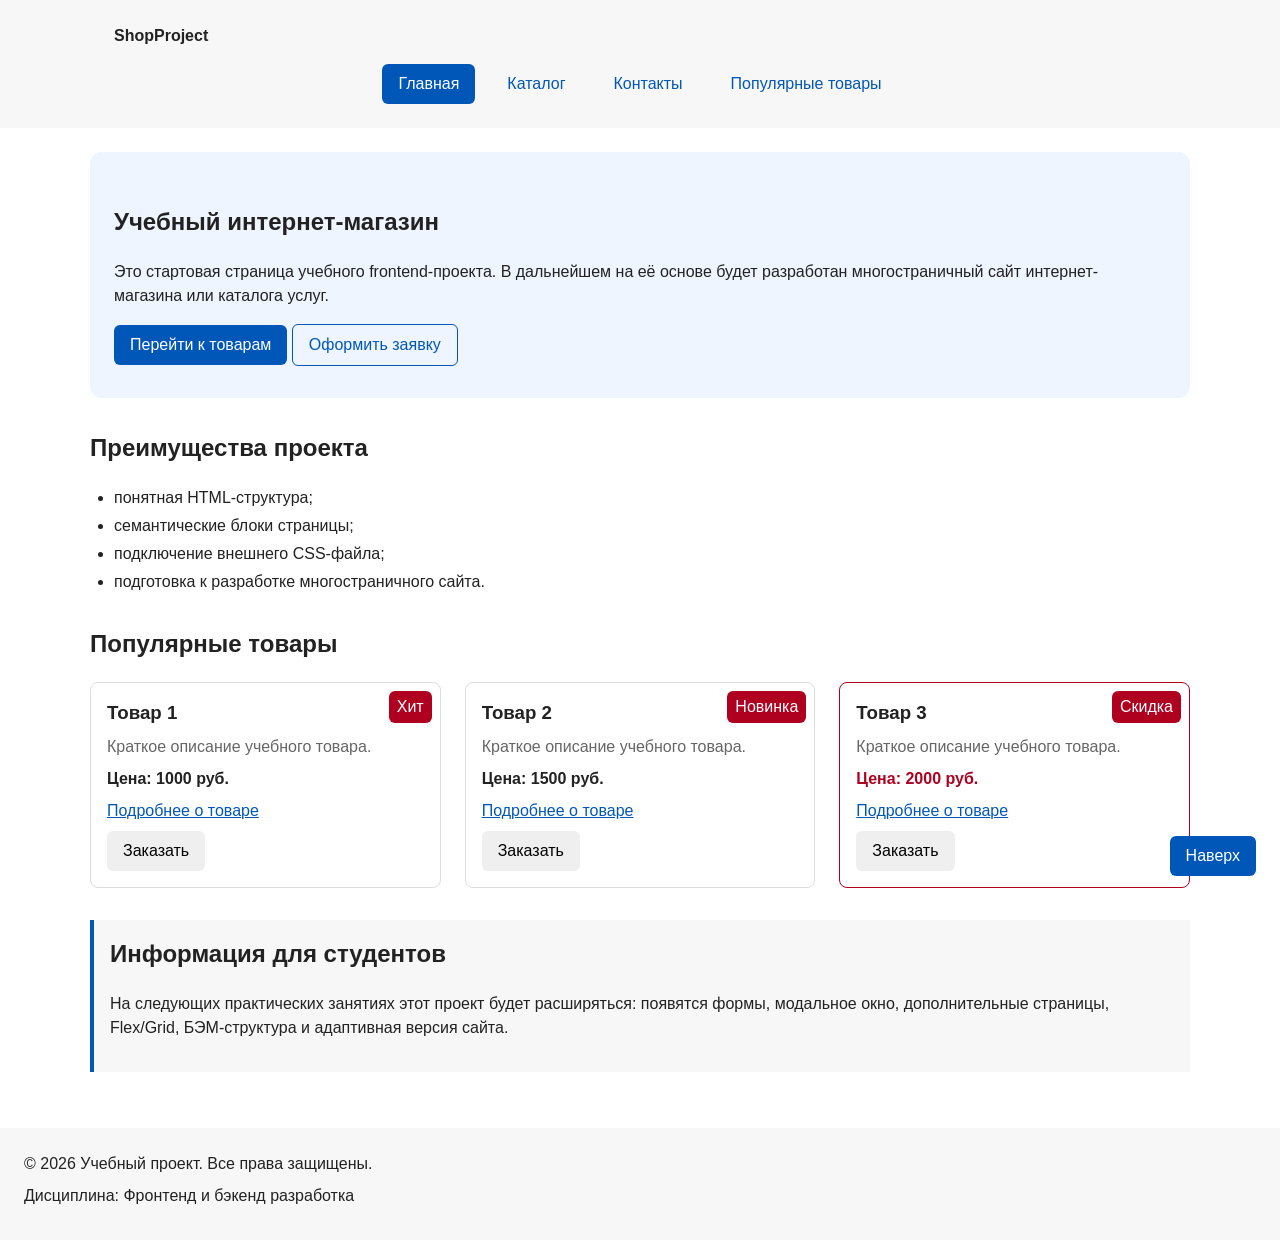
==== commit 4349ac8a: "fix: prepare HTML CSS project for submission" ====
--- a/index.html
+++ b/index.html
@@ -3,6 +3,7 @@
 <head>
   <meta charset="UTF-8">
   <meta name="viewport" content="width=device-width, initial-scale=1.0">
+  <meta name="description" content="Главная страница учебного интернет-магазина: преимущества и популярные товары.">
   <title>Учебный интернет-магазин</title>
   <link rel="stylesheet" href="css/style.css">
   <script src="js/main.js" defer></script>
@@ -40,6 +41,7 @@
         интернет-магазина или каталога услуг.
       </p>
       <a class="button button--primary" href="#popular">Перейти к товарам</a>
+      <a class="button button--secondary" href="order.html">Оформить заявку</a>
     </section>
 
     <section class="section" id="advantages">
@@ -58,27 +60,33 @@
 
       <div class="products-grid">
           <article class="product-card">
+            <span class="product-card__badge">Хит</span>
             <h3 class="product-card__title">Товар 1</h3>
             <p class="product-card__description">Краткое описание учебного товара.</p>
             <p class="product-card__price">Цена: 1000 руб.</p>
+            <a class="product-card__link" href="product.html">Подробнее о товаре</a>
             <button class="button product-card__button" type="button" data-product="Товар 1">
               Заказать
             </button>
           </article>
 
           <article class="product-card">
+            <span class="product-card__badge">Новинка</span>
             <h3 class="product-card__title">Товар 2</h3>
             <p class="product-card__description">Краткое описание учебного товара.</p>
             <p class="product-card__price">Цена: 1500 руб.</p>
+            <a class="product-card__link" href="product.html">Подробнее о товаре</a>
             <button class="button product-card__button" type="button" data-product="Товар 2">
               Заказать
             </button>
           </article>
 
-          <article class="product-card">
+          <article class="product-card product-card--discount">
+            <span class="product-card__badge">Скидка</span>
             <h3 class="product-card__title">Товар 3</h3>
             <p class="product-card__description">Краткое описание учебного товара.</p>
             <p class="product-card__price">Цена: 2000 руб.</p>
+            <a class="product-card__link" href="product.html">Подробнее о товаре</a>
             <button class="button product-card__button" type="button" data-product="Товар 3">
               Заказать
             </button>
@@ -200,6 +208,8 @@
     </form>
   </dialog>
 
+  <a class="button button--primary scroll-top" href="#" aria-label="Наверх">Наверх</a>
+
   <p class="success-message" id="success-message" hidden>
     Форма успешно отправлена!
   </p>
--- a/css/style.css
+++ b/css/style.css
@@ -249,6 +249,7 @@
    =============================== */
 
 .product-card {
+  position: relative;
   display: flex;
   flex-direction: column;
   gap: var(--space-sm);
@@ -270,6 +271,21 @@
   border-color: var(--color-danger);
 }
 
+.product-card__badge {
+  position: absolute;
+  top: var(--space-sm);
+  right: var(--space-sm);
+  padding: 4px 8px;
+  color: var(--color-white);
+  background-color: var(--color-danger);
+  border-radius: var(--radius-sm);
+}
+
+.product-card__link {
+  align-self: flex-start;
+  margin-top: auto;
+}
+
 .product-card__title {
   margin: 0;
   color: var(--color-text);
@@ -289,9 +305,8 @@
   color: var(--color-danger);
 }
 
-/* Кнопка и ссылка внутри карточки прижимаются к нижнему краю. */
-.product-card__button,
-.product-card__link {
+/* Кнопка внутри карточки прижимается к нижнему краю. */
+.product-card__button {
   margin-top: auto;
   align-self: flex-start;
 }
@@ -312,6 +327,10 @@
 /* Элементы макета: определяют только положение в сетке. */
 .catalog-layout__filters {
   grid-area: filters;
+  position: sticky;
+  top: var(--space-md);
+  z-index: 10;
+  align-self: start;
 }
 
 .catalog-layout__products {
@@ -486,4 +505,79 @@
 
 .site-footer__text {
   margin: 0 0 var(--space-sm);
+}
+
+/* ===============================
+   17. Дополнения практики 8
+   =============================== */
+
+/* Разделитель между вторым и последующими звеньями хлебных крошек. */
+.breadcrumbs__link + .breadcrumbs__link::before {
+  content: " / ";
+  color: var(--color-muted);
+}
+
+/* Блок product-details (страница товара) */
+.product-details {
+  display: grid;
+  grid-template-columns: 1fr 1fr;
+  gap: var(--space-lg);
+  max-width: var(--container-width);
+  margin: 0 auto var(--space-xl);
+}
+
+.product-details__image {
+  width: 100%;
+  height: auto;
+  border: 1px solid var(--color-border);
+  border-radius: var(--radius-md);
+}
+
+.product-details__title {
+  margin-top: 0;
+}
+
+.product-details__description {
+  color: var(--color-muted);
+}
+
+.product-details__price {
+  font-size: 24px;
+  font-weight: 700;
+}
+
+/* Блок product-table (таблица характеристик) */
+.product-table {
+  width: 100%;
+  border-collapse: collapse;
+}
+
+.product-table__caption {
+  margin-bottom: var(--space-sm);
+  font-weight: 700;
+  text-align: left;
+}
+
+.product-table th,
+.product-table td {
+  padding: var(--space-sm) var(--space-md);
+  border: 1px solid var(--color-border);
+  text-align: left;
+}
+
+.product-table th {
+  background-color: var(--color-surface);
+}
+
+/* Модификатор формы на отдельной странице */
+.order-form--page {
+  max-width: 560px;
+}
+
+/* Блок scroll-top: фиксированная кнопка «Наверх» */
+.scroll-top {
+  position: fixed;
+  right: var(--space-lg);
+  bottom: var(--space-lg);
+  z-index: 100;
 }
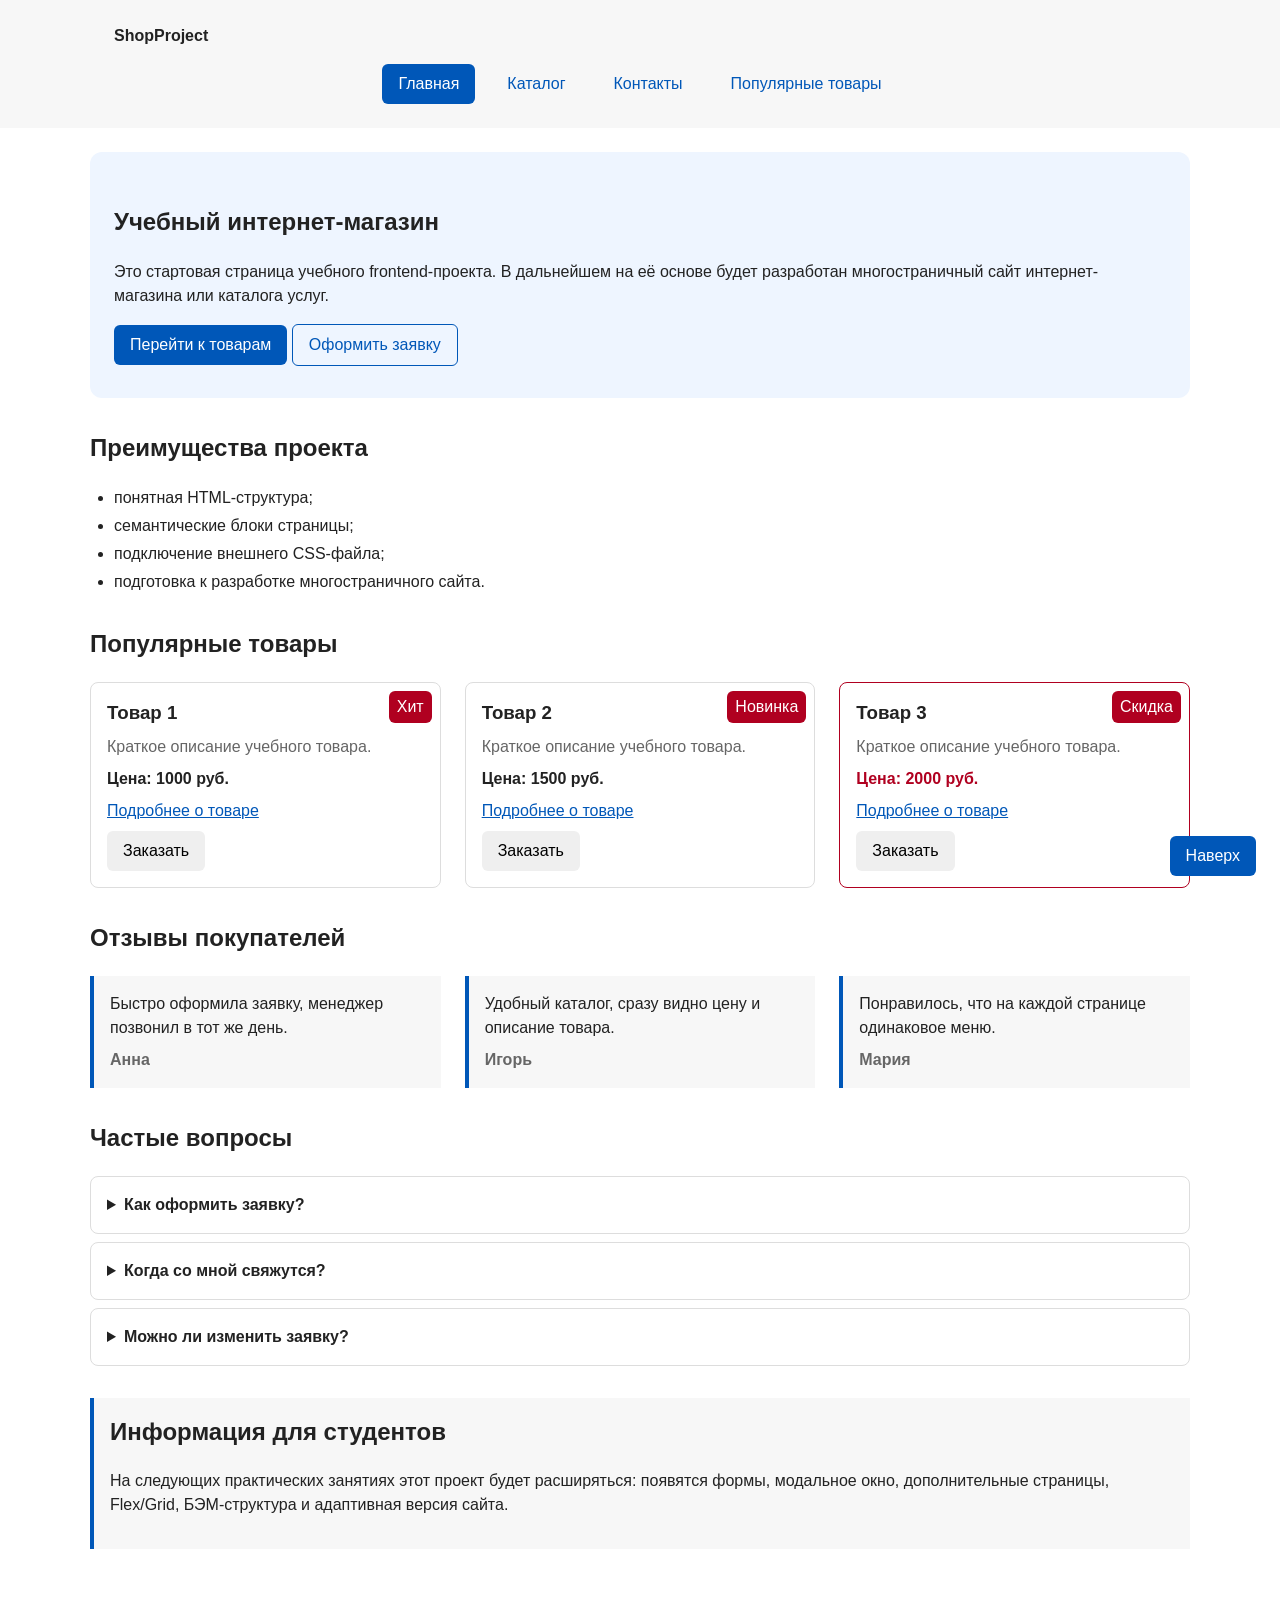
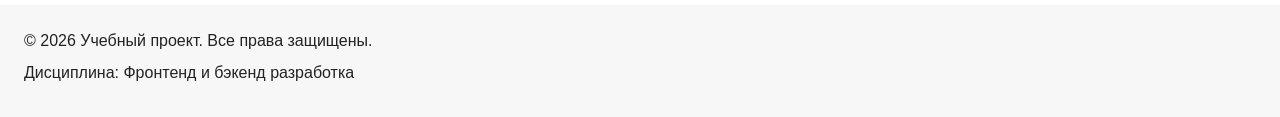
==== commit dc04ae42: "fix: prepare HTML CSS project for submission" ====
--- a/index.html
+++ b/index.html
@@ -94,6 +94,48 @@
       </div>
     </section>
 
+    <section class="section" id="reviews">
+      <h2 class="section__title">Отзывы покупателей</h2>
+
+      <div class="reviews">
+        <article class="review">
+          <p class="review__text">Быстро оформила заявку, менеджер позвонил в тот же день.</p>
+          <p class="review__author">Анна</p>
+        </article>
+
+        <article class="review">
+          <p class="review__text">Удобный каталог, сразу видно цену и описание товара.</p>
+          <p class="review__author">Игорь</p>
+        </article>
+
+        <article class="review">
+          <p class="review__text">Понравилось, что на каждой странице одинаковое меню.</p>
+          <p class="review__author">Мария</p>
+        </article>
+      </div>
+    </section>
+
+    <section class="section" id="faq">
+      <h2 class="section__title">Частые вопросы</h2>
+
+      <div class="faq">
+        <details class="faq__item">
+          <summary class="faq__question">Как оформить заявку?</summary>
+          <p class="faq__answer">Нажмите «Заказать» у товара или откройте страницу заказа и заполните форму.</p>
+        </details>
+
+        <details class="faq__item">
+          <summary class="faq__question">Когда со мной свяжутся?</summary>
+          <p class="faq__answer">Обычно в течение рабочего дня после отправки заявки.</p>
+        </details>
+
+        <details class="faq__item">
+          <summary class="faq__question">Можно ли изменить заявку?</summary>
+          <p class="faq__answer">Да, сообщите об изменениях по телефону или e-mail из раздела «Контакты».</p>
+        </details>
+      </div>
+    </section>
+
     <aside class="aside-info">
       <h2 class="aside-info__title">Информация для студентов</h2>
       <p class="aside-info__text">
--- a/css/style.css
+++ b/css/style.css
@@ -580,4 +580,59 @@
   right: var(--space-lg);
   bottom: var(--space-lg);
   z-index: 100;
+}
+
+/* ===============================
+   18. Самостоятельные доработки
+   =============================== */
+
+/* Блоки reviews и review (отзывы) */
+.reviews {
+  display: grid;
+  grid-template-columns: repeat(3, 1fr);
+  gap: var(--space-lg);
+}
+
+.review {
+  padding: var(--space-md);
+  border-left: 4px solid var(--color-primary);
+  background-color: var(--color-surface);
+}
+
+.review__text {
+  margin: 0 0 var(--space-sm);
+}
+
+.review__author {
+  margin: 0;
+  font-weight: 700;
+  color: var(--color-muted);
+}
+
+/* Блок faq (частые вопросы на <details>) */
+.faq__item {
+  margin-bottom: var(--space-sm);
+  border: 1px solid var(--color-border);
+  border-radius: var(--radius-md);
+}
+
+.faq__item:hover {
+  border-color: var(--color-primary);
+}
+
+.faq__question {
+  padding: var(--space-md);
+  font-weight: 700;
+  cursor: pointer;
+}
+
+.faq__question:focus-visible {
+  outline: 2px solid var(--color-primary);
+  outline-offset: 3px;
+}
+
+.faq__answer {
+  margin: 0;
+  padding: 0 var(--space-md) var(--space-md);
+  color: var(--color-muted);
 }
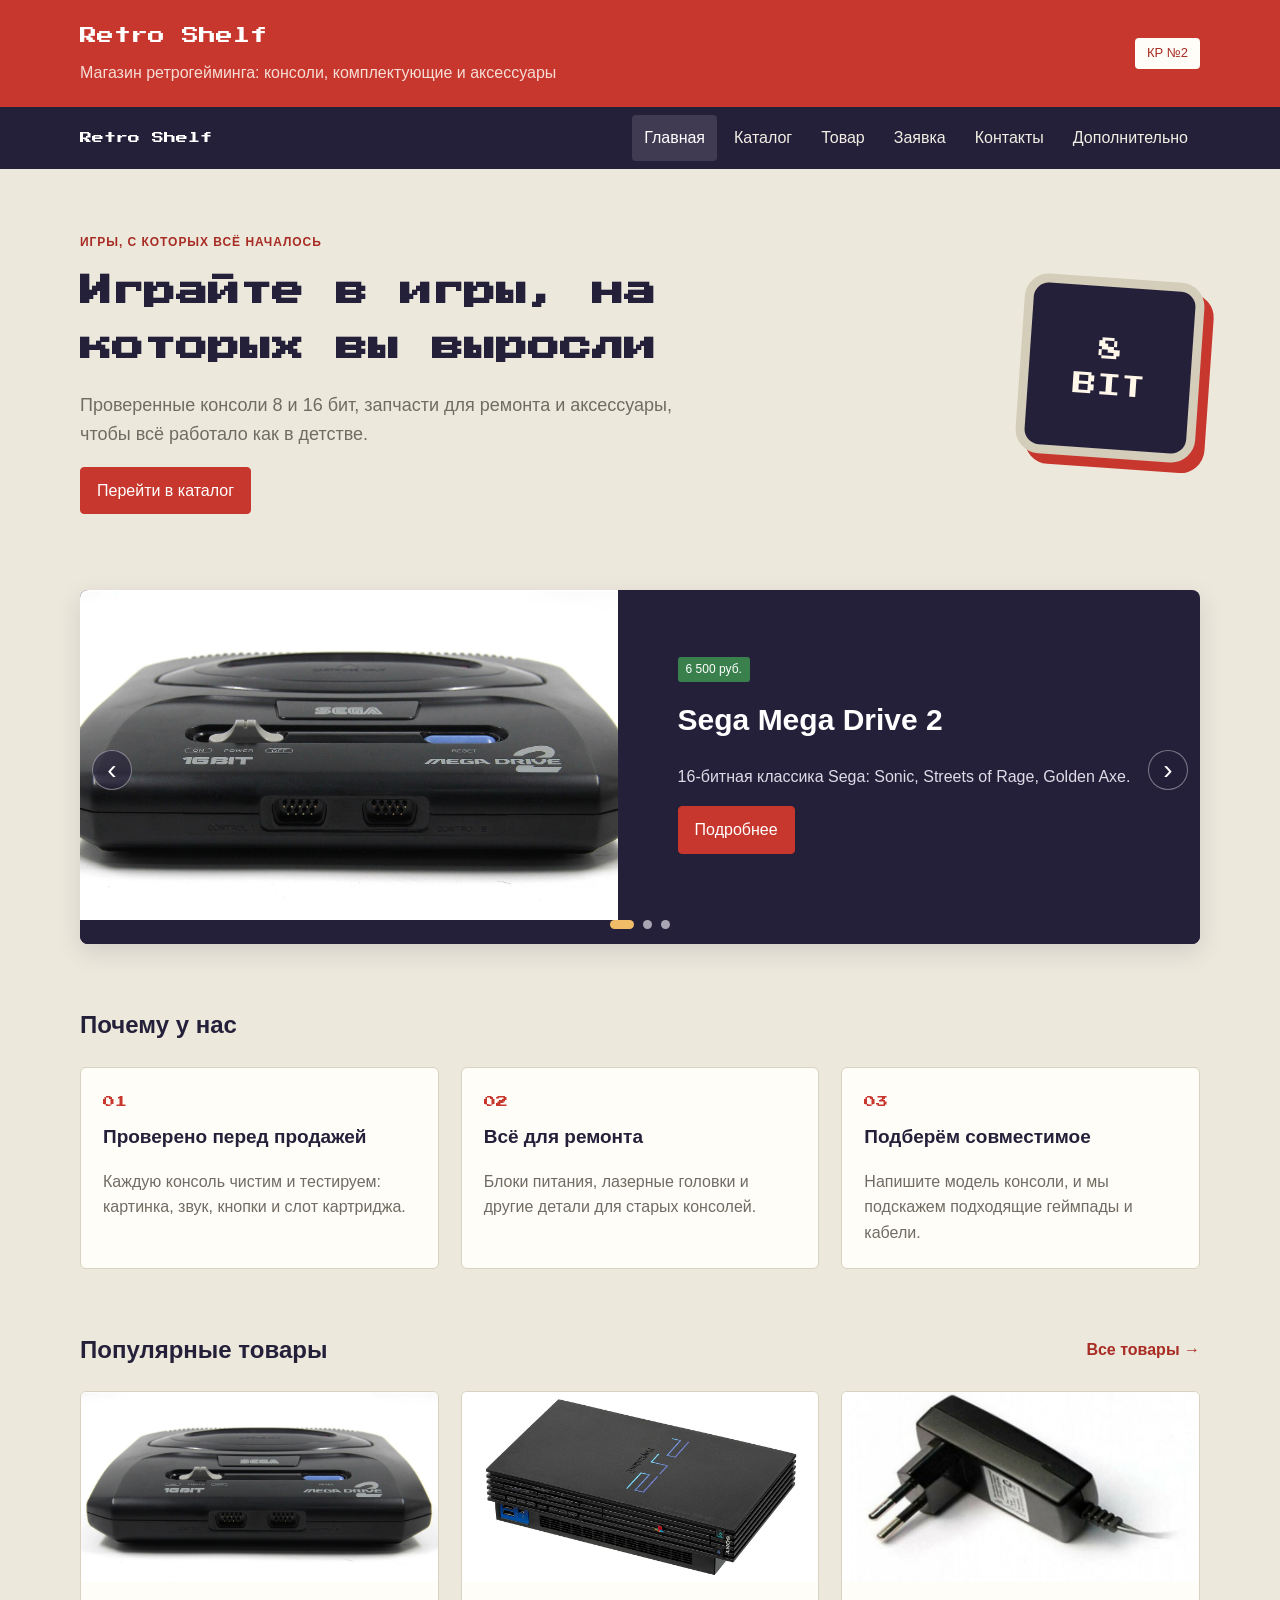
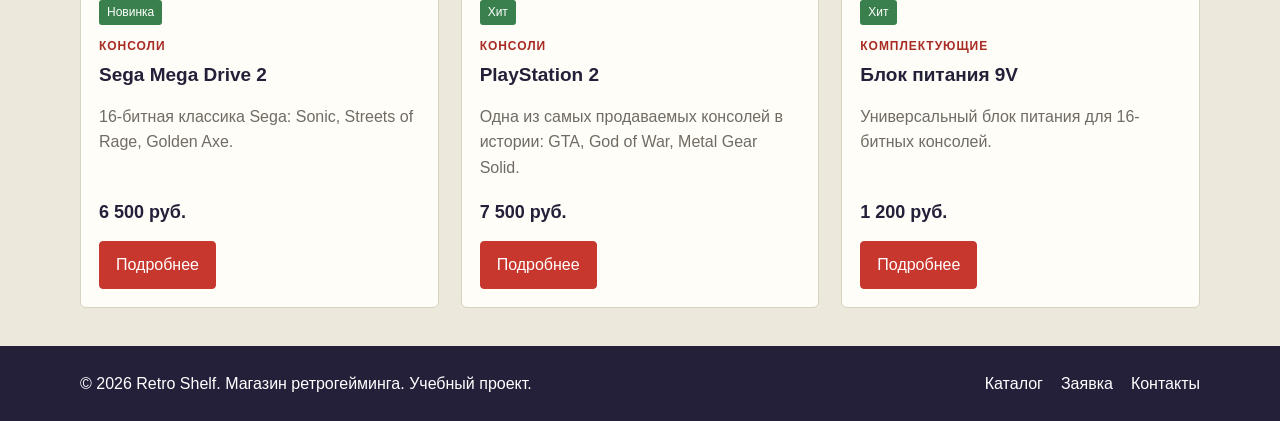
==== commit f7165442: "Добавил новые файлы" ====
--- a/index.html
+++ b/index.html
@@ -3,257 +3,66 @@
 <head>
   <meta charset="UTF-8">
   <meta name="viewport" content="width=device-width, initial-scale=1.0">
-  <meta name="description" content="Главная страница учебного интернет-магазина: преимущества и популярные товары.">
-  <title>Учебный интернет-магазин</title>
+  <meta name="description" content="Retro Shelf — магазин ретрогейминга: консоли, комплектующие и аксессуары.">
+  <title>Главная — Retro Shelf</title>
+  <link rel="preconnect" href="https://fonts.googleapis.com">
+  <link rel="preconnect" href="https://fonts.gstatic.com" crossorigin>
+  <link href="https://fonts.googleapis.com/css2?family=Press+Start+2P&display=swap" rel="stylesheet">
   <link rel="stylesheet" href="css/style.css">
   <script src="js/main.js" defer></script>
 </head>
 <body>
   <header class="site-header">
-    <div class="site-header__inner">
-      <a class="site-header__logo" href="index.html">ShopProject</a>
-
-      <nav class="site-nav" aria-label="Основная навигация">
-        <ul class="site-nav__list">
-          <li class="site-nav__item">
-            <a class="site-nav__link site-nav__link--active" href="index.html">Главная</a>
-          </li>
-          <li class="site-nav__item">
-            <a class="site-nav__link" href="catalog.html">Каталог</a>
-          </li>
-          <li class="site-nav__item">
-            <a class="site-nav__link" href="contacts.html">Контакты</a>
-          </li>
-          <li class="site-nav__item">
-            <a class="site-nav__link" href="index.html#popular">Популярные товары</a>
-          </li>
-        </ul>
-      </nav>
+    <div class="site-header__intro wrap">
+      <div><a class="site-header__name pixel" href="index.html">Retro Shelf</a><p>Магазин ретрогейминга: консоли, комплектующие и аксессуары</p></div>
+      <span class="site-header__label">КР №2</span>
     </div>
   </header>
-
+  <nav class="site-nav" aria-label="Основная навигация"><div class="wrap site-nav__inner">
+    <a class="site-nav__brand pixel" href="index.html">Retro Shelf</a>
+    <button class="site-nav__toggle" type="button" aria-expanded="false" aria-controls="main-menu">Меню</button>
+    <ul class="site-nav__list" id="main-menu">        <li><a class="site-nav__link site-nav__link--active" href="index.html">Главная</a></li>
+        <li><a class="site-nav__link" href="catalog.html">Каталог</a></li>
+        <li><a class="site-nav__link" href="product.html">Товар</a></li>
+        <li><a class="site-nav__link" href="order.html">Заявка</a></li>
+        <li><a class="site-nav__link" href="contacts.html">Контакты</a></li>
+      <li class="site-nav__more"><a class="site-nav__link" href="catalog.html">Дополнительно</a><ul><li><a href="catalog.html">Все товары</a></li><li><a href="order.html">Оформить заявку</a></li><li><a href="index.html#popular">Популярное</a></li></ul></li>
+    </ul>
+  </div></nav>
   <main>
-    <section class="hero">
-      <h1 class="hero__title">Учебный интернет-магазин</h1>
-      <p class="hero__text">
-        Это стартовая страница учебного frontend-проекта.
-        В дальнейшем на её основе будет разработан многостраничный сайт
-        интернет-магазина или каталога услуг.
-      </p>
-      <a class="button button--primary" href="#popular">Перейти к товарам</a>
-      <a class="button button--secondary" href="order.html">Оформить заявку</a>
-    </section>
-
-    <section class="section" id="advantages">
-      <h2 class="section__title">Преимущества проекта</h2>
-
-      <ul class="advantages-list">
-        <li class="advantages-list__item">понятная HTML-структура;</li>
-        <li class="advantages-list__item">семантические блоки страницы;</li>
-        <li class="advantages-list__item">подключение внешнего CSS-файла;</li>
-        <li class="advantages-list__item">подготовка к разработке многостраничного сайта.</li>
-      </ul>
-    </section>
-
-    <section class="section" id="popular">
-      <h2 class="section__title">Популярные товары</h2>
-
-      <div class="products-grid">
-          <article class="product-card">
-            <span class="product-card__badge">Хит</span>
-            <h3 class="product-card__title">Товар 1</h3>
-            <p class="product-card__description">Краткое описание учебного товара.</p>
-            <p class="product-card__price">Цена: 1000 руб.</p>
-            <a class="product-card__link" href="product.html">Подробнее о товаре</a>
-            <button class="button product-card__button" type="button" data-product="Товар 1">
-              Заказать
-            </button>
-          </article>
-
-          <article class="product-card">
-            <span class="product-card__badge">Новинка</span>
-            <h3 class="product-card__title">Товар 2</h3>
-            <p class="product-card__description">Краткое описание учебного товара.</p>
-            <p class="product-card__price">Цена: 1500 руб.</p>
-            <a class="product-card__link" href="product.html">Подробнее о товаре</a>
-            <button class="button product-card__button" type="button" data-product="Товар 2">
-              Заказать
-            </button>
-          </article>
-
-          <article class="product-card product-card--discount">
-            <span class="product-card__badge">Скидка</span>
-            <h3 class="product-card__title">Товар 3</h3>
-            <p class="product-card__description">Краткое описание учебного товара.</p>
-            <p class="product-card__price">Цена: 2000 руб.</p>
-            <a class="product-card__link" href="product.html">Подробнее о товаре</a>
-            <button class="button product-card__button" type="button" data-product="Товар 3">
-              Заказать
-            </button>
-          </article>
+    <section class="hero wrap"><div><p class="eyebrow">Игры, с которых всё началось</p><h1 class="pixel">Играйте в игры, на которых вы выросли</h1><p>Проверенные консоли 8 и 16 бит, запчасти для ремонта и аксессуары, чтобы всё работало как в детстве.</p><a class="button" href="catalog.html">Перейти в каталог</a></div><div class="hero__decoration" aria-hidden="true">8<br>BIT</div></section>
+    <section class="section wrap" aria-label="Популярные товары">
+      <div class="carousel" aria-roledescription="карусель" aria-label="Популярные товары">
+        <div class="carousel__slides">        <article class="carousel__slide is-active" data-slide="0" aria-hidden="false">
+          <img src="images/segamd2.jpeg" alt="Sega Mega Drive 2">
+          <div class="carousel__caption"><span class="tag">6 500 руб.</span><h2>Sega Mega Drive 2</h2><p>16-битная классика Sega: Sonic, Streets of Rage, Golden Axe.</p><a class="button" href="product.html#mega-drive-2">Подробнее</a></div>
+        </article>
+        <article class="carousel__slide" data-slide="1" aria-hidden="true">
+          <img src="images/ps2.jpg" alt="PlayStation 2">
+          <div class="carousel__caption"><span class="tag">7 500 руб.</span><h2>PlayStation 2</h2><p>Одна из самых продаваемых консолей в истории: GTA, God of War, Metal Gear Solid.</p><a class="button" href="product.html#ps2">Подробнее</a></div>
+        </article>
+        <article class="carousel__slide" data-slide="2" aria-hidden="true">
+          <img src="images/3ds.jpeg" alt="Nintendo 3DS">
+          <div class="carousel__caption"><span class="tag">10 500 руб.</span><h2>Nintendo 3DS</h2><p>Портативная консоль Nintendo с двумя экранами и 3D-режимом.</p><a class="button" href="product.html#nintendo-3ds">Подробнее</a></div>
+        </article></div>
+        <button class="carousel__arrow carousel__arrow--prev" type="button" aria-label="Предыдущий слайд">‹</button><button class="carousel__arrow carousel__arrow--next" type="button" aria-label="Следующий слайд">›</button>
+        <div class="carousel__dots"><button class="carousel__dot is-active" type="button" aria-label="Слайд 1" aria-current="true" data-go-to="0"></button><button class="carousel__dot" type="button" aria-label="Слайд 2" aria-current="false" data-go-to="1"></button><button class="carousel__dot" type="button" aria-label="Слайд 3" aria-current="false" data-go-to="2"></button></div>
       </div>
     </section>
-
-    <section class="section" id="reviews">
-      <h2 class="section__title">Отзывы покупателей</h2>
-
-      <div class="reviews">
-        <article class="review">
-          <p class="review__text">Быстро оформила заявку, менеджер позвонил в тот же день.</p>
-          <p class="review__author">Анна</p>
-        </article>
-
-        <article class="review">
-          <p class="review__text">Удобный каталог, сразу видно цену и описание товара.</p>
-          <p class="review__author">Игорь</p>
-        </article>
-
-        <article class="review">
-          <p class="review__text">Понравилось, что на каждой странице одинаковое меню.</p>
-          <p class="review__author">Мария</p>
-        </article>
-      </div>
-    </section>
-
-    <section class="section" id="faq">
-      <h2 class="section__title">Частые вопросы</h2>
-
-      <div class="faq">
-        <details class="faq__item">
-          <summary class="faq__question">Как оформить заявку?</summary>
-          <p class="faq__answer">Нажмите «Заказать» у товара или откройте страницу заказа и заполните форму.</p>
-        </details>
-
-        <details class="faq__item">
-          <summary class="faq__question">Когда со мной свяжутся?</summary>
-          <p class="faq__answer">Обычно в течение рабочего дня после отправки заявки.</p>
-        </details>
-
-        <details class="faq__item">
-          <summary class="faq__question">Можно ли изменить заявку?</summary>
-          <p class="faq__answer">Да, сообщите об изменениях по телефону или e-mail из раздела «Контакты».</p>
-        </details>
-      </div>
-    </section>
-
-    <aside class="aside-info">
-      <h2 class="aside-info__title">Информация для студентов</h2>
-      <p class="aside-info__text">
-        На следующих практических занятиях этот проект будет расширяться:
-        появятся формы, модальное окно, дополнительные страницы, Flex/Grid,
-        БЭМ-структура и адаптивная версия сайта.
-      </p>
-    </aside>
+    <section class="section wrap"><h2 class="section__title">Почему у нас</h2><div class="feature-grid">
+      <article class="feature"><span class="feature__number">01</span><h3>Проверено перед продажей</h3><p>Каждую консоль чистим и тестируем: картинка, звук, кнопки и слот картриджа.</p></article>
+      <article class="feature"><span class="feature__number">02</span><h3>Всё для ремонта</h3><p>Блоки питания, лазерные головки и другие детали для старых консолей.</p></article>
+      <article class="feature"><span class="feature__number">03</span><h3>Подберём совместимое</h3><p>Напишите модель консоли, и мы подскажем подходящие геймпады и кабели.</p></article>
+    </div></section>
+    <section class="section wrap" id="popular"><div class="section__heading"><h2 class="section__title">Популярные товары</h2><a class="text-link" href="catalog.html">Все товары →</a></div><div class="product-grid">
+      <article class="product-card"><img src="images/segamd2.jpeg" alt="Sega Mega Drive 2"><div class="product-card__body"><span class="tag">Новинка</span><p class="product-card__category">Консоли</p><h3>Sega Mega Drive 2</h3><p>16-битная классика Sega: Sonic, Streets of Rage, Golden Axe.</p><strong>6 500 руб.</strong><a class="button" href="product.html#mega-drive-2">Подробнее</a></div></article>
+      <article class="product-card"><img src="images/ps2.jpg" alt="PlayStation 2"><div class="product-card__body"><span class="tag">Хит</span><p class="product-card__category">Консоли</p><h3>PlayStation 2</h3><p>Одна из самых продаваемых консолей в истории: GTA, God of War, Metal Gear Solid.</p><strong>7 500 руб.</strong><a class="button" href="product.html#ps2">Подробнее</a></div></article>
+      <article class="product-card"><img src="images/9v.jpeg" alt="Блок питания 9V"><div class="product-card__body"><span class="tag">Хит</span><p class="product-card__category">Комплектующие</p><h3>Блок питания 9V</h3><p>Универсальный блок питания для 16-битных консолей.</p><strong>1 200 руб.</strong><a class="button" href="product.html#psu-9v">Подробнее</a></div></article>
+    </div></section>
   </main>
-
-  <footer class="site-footer" id="contacts">
-    <p class="site-footer__text">&copy; 2026 Учебный проект. Все права защищены.</p>
-    <p class="site-footer__text">Дисциплина: Фронтенд и бэкенд разработка</p>
-  </footer>
-
-  <dialog class="order-dialog" id="order-dialog" aria-labelledby="order-dialog-title">
-    <h2 class="order-dialog__title" id="order-dialog-title">Оформление заявки</h2>
-
-    <form class="order-form" id="order-form" action="#" method="post" novalidate>
-      <input id="selected-product" name="selected-product" type="hidden">
-
-      <div class="order-form__field">
-        <label class="order-form__label" for="order-name">Имя</label>
-        <input
-          class="order-form__input"
-          id="order-name"
-          name="name"
-          type="text"
-          placeholder="Введите ваше имя"
-          minlength="2"
-          autocomplete="given-name"
-          required
-        >
-      </div>
-
-      <div class="order-form__field">
-        <label class="order-form__label" for="order-email">E-mail</label>
-        <input
-          class="order-form__input"
-          id="order-email"
-          name="email"
-          type="email"
-          placeholder="example@mail.ru"
-          autocomplete="email"
-          required
-        >
-      </div>
-
-      <div class="order-form__field">
-        <label class="order-form__label" for="order-phone">Телефон</label>
-        <input
-          class="order-form__input"
-          id="order-phone"
-          name="phone"
-          type="tel"
-          inputmode="tel"
-          placeholder="+7 (900) 000-00-00"
-          pattern="^\+7 \(\d{3}\) \d{3}-\d{2}-\d{2}$"
-          required
-        >
-        <small class="order-form__hint">Формат: +7 (900) 000-00-00</small>
-      </div>
-
-      <div class="order-form__field">
-        <label class="order-form__label" for="order-date">Дата связи</label>
-        <input
-          class="order-form__input"
-          id="order-date"
-          name="date"
-          type="date"
-        >
-      </div>
-
-      <div class="order-form__field">
-        <label class="order-form__label" for="order-topic">Тема заявки</label>
-        <select class="order-form__select" id="order-topic" name="topic" required>
-          <option value="">Выберите тему</option>
-          <option value="product">Заказ товара</option>
-          <option value="consultation">Консультация</option>
-          <option value="delivery">Доставка</option>
-        </select>
-      </div>
-
-      <div class="order-form__field">
-        <label class="order-form__label" for="order-comment">Комментарий</label>
-        <textarea
-          class="order-form__textarea"
-          id="order-comment"
-          name="comment"
-          rows="4"
-          placeholder="Укажите дополнительную информацию"
-        ></textarea>
-      </div>
-
-      <div class="order-form__field">
-        <label class="order-form__label">
-          <input
-            class="order-form__checkbox"
-            id="order-agreement"
-            name="agreement"
-            type="checkbox"
-            required
-          >
-          Я согласен на обработку данных
-        </label>
-      </div>
-
-      <div class="order-form__actions">
-        <button class="button button--secondary" type="button" id="close-order-dialog">Закрыть</button>
-        <button class="button button--primary" type="submit">Отправить заявку</button>
-      </div>
-    </form>
-  </dialog>
-
-  <a class="button button--primary scroll-top" href="#" aria-label="Наверх">Наверх</a>
-
-  <p class="success-message" id="success-message" hidden>
-    Форма успешно отправлена!
-  </p>
+  <footer class="site-footer"><div class="wrap site-footer__inner">
+    <p>© 2026 Retro Shelf. Магазин ретрогейминга. Учебный проект.</p>
+    <div><a href="catalog.html">Каталог</a><a href="order.html">Заявка</a><a href="contacts.html">Контакты</a></div>
+  </div></footer>
 </body>
-</html>+</html>
--- a/css/style.css
+++ b/css/style.css
@@ -1,638 +1,166 @@
-/* ===============================
-   1. Переменные проекта
-   =============================== */
-
 :root {
-  /* Основные цвета проекта */
-  --color-bg: #ffffff;
-  --color-text: #222222;
-  --color-muted: #666666;
-  --color-primary: #0057b8;
-  --color-primary-dark: #003f86;
-  --color-border: #dddddd;
-  --color-surface: #f7f7f7;
-  --color-surface-accent: #eef5ff;
-  --color-danger: #b00020;
-  --color-success: #168a2f;
-  --color-success-bg: #eefaf0;
-  --color-white: #ffffff;
-
-  /* Отступы */
-  --space-xs: 4px;
-  --space-sm: 8px;
-  --space-md: 16px;
-  --space-lg: 24px;
-  --space-xl: 32px;
-
-  /* Скругления */
-  --radius-sm: 6px;
-  --radius-md: 8px;
-  --radius-lg: 12px;
-
-  /* Размеры */
-  --container-width: 1100px;
+  --red: #c8372d;
+  --red-dark: #a82c24;
+  --ink: #25203a;
+  --paper: #ece8dc;
+  --white: #fffdf7;
+  --muted: #706c63;
+  --border: #d8d2c0;
+  --wrap: 1120px;
 }
 
-/* ===============================
-   2. Базовые стили
-   =============================== */
+* { box-sizing: border-box; }
+html { scroll-behavior: smooth; }
+body { margin: 0; color: var(--ink); background: var(--paper); font: 16px/1.6 Arial, sans-serif; }
+a { color: var(--red-dark); }
+a:hover { color: var(--red); }
+img { display: block; max-width: 100%; }
+.wrap { width: min(var(--wrap), calc(100% - 40px)); margin-inline: auto; }
+.pixel { font-family: "Press Start 2P", "Courier New", monospace; line-height: 1.7; }
 
-/* border-box: width включает content, padding и border. */
-* {
-  box-sizing: border-box;
+.site-header { padding: 22px 0; color: var(--white); background: var(--red); }
+.site-header__intro { display: flex; align-items: center; justify-content: space-between; gap: 24px; }
+.site-header__name { color: white; font-size: 17px; text-decoration: none; }
+.site-header p { margin: 8px 0 0; opacity: .84; }
+.site-header__label { padding: 5px 12px; color: var(--red-dark); background: var(--white); border-radius: 4px; font-size: 13px; }
+.site-nav { color: white; background: var(--ink); }
+.site-nav__inner { display: flex; align-items: center; justify-content: space-between; min-height: 62px; gap: 20px; }
+.site-nav__brand { color: white; font-size: 12px; text-decoration: none; }
+.site-nav__list { display: flex; align-items: center; gap: 5px; padding: 0; margin: 0; list-style: none; }
+.site-nav__link { display: block; padding: 10px 12px; color: #f2eee4; text-decoration: none; border-radius: 4px; }
+.site-nav__link:hover, .site-nav__link--active { color: white; background: #403a53; }
+.site-nav__more { position: relative; }
+.site-nav__more ul { display: none; position: absolute; z-index: 4; top: 100%; right: 0; min-width: 180px; padding: 7px; margin: 0; list-style: none; background: white; border: 1px solid var(--border); border-radius: 5px; box-shadow: 0 8px 24px #17132324; }
+.site-nav__more:hover ul, .site-nav__more:focus-within ul { display: block; }
+.site-nav__more ul a { display: block; padding: 7px 9px; text-decoration: none; }
+.site-nav__toggle { display: none; padding: 7px 11px; color: white; background: transparent; border: 1px solid #ffffff70; border-radius: 4px; font: inherit; }
+
+main { min-height: 60vh; }
+.hero { display: flex; align-items: center; justify-content: space-between; gap: 30px; min-height: 300px; padding-block: 52px; }
+.hero > div:first-child { max-width: 720px; }
+.hero h1 { max-width: 670px; margin: 8px 0 18px; font-size: clamp(20px, 3vw, 32px); }
+.hero p:not(.eyebrow) { max-width: 600px; color: var(--muted); font-size: 18px; }
+.eyebrow, .product-card__category { color: var(--red-dark); font-size: 12px; font-weight: 700; letter-spacing: .08em; text-transform: uppercase; }
+.hero__decoration { display: grid; place-content: center; flex: 0 0 180px; height: 180px; color: #fff8ea; background: var(--ink); border: 9px solid #d4cdb9; border-radius: 24px; box-shadow: 10px 10px 0 #c8372d; font: 24px/1.5 "Press Start 2P", monospace; text-align: center; transform: rotate(4deg); }
+.button { display: inline-block; padding: 10px 16px; color: white; background: var(--red); border: 1px solid var(--red); border-radius: 4px; font: inherit; text-align: center; text-decoration: none; cursor: pointer; }
+.button:hover { color: white; background: var(--red-dark); border-color: var(--red-dark); }
+.button--outline { color: var(--red-dark); background: transparent; }
+.button--outline:hover { color: white; background: var(--red); }
+.section { padding-block: 24px 38px; }
+.section__title, .page-main h1 { margin: 0 0 22px; font-size: 24px; }
+.section__heading { display: flex; align-items: center; justify-content: space-between; gap: 20px; margin-bottom: 22px; }
+.section__heading .section__title, .section__heading h1 { margin: 0; }
+.text-link { font-weight: 700; text-decoration: none; }
+
+.carousel { position: relative; overflow: hidden; background: var(--ink); border-radius: 8px; box-shadow: 0 8px 25px #25203a20; }
+.carousel__slides { position: relative; min-height: 330px; }
+.carousel__slide { display: none; min-height: 330px; color: white; }
+.carousel__slide.is-active { display: grid; grid-template-columns: 48% 52%; animation: appear .35s ease; }
+.carousel__slide > img { width: 100%; height: 330px; object-fit: cover; }
+.carousel__caption { display: flex; align-items: flex-start; justify-content: center; flex-direction: column; padding: 28px clamp(22px, 5vw, 60px); }
+.carousel__caption h2 { margin: 14px 0 4px; font-size: clamp(20px, 2.5vw, 30px); }
+.carousel__caption p { color: #dfdbe6; }
+.carousel__arrow { position: absolute; z-index: 2; top: 45%; width: 40px; height: 40px; color: white; background: #25203a9c; border: 1px solid #ffffff66; border-radius: 50%; font-size: 28px; line-height: 1; cursor: pointer; }
+.carousel__arrow--prev { left: 12px; }
+.carousel__arrow--next { right: 12px; }
+.carousel__dots { display: flex; justify-content: center; gap: 9px; padding: 0 0 15px; background: var(--ink); }
+.carousel__dot { width: 9px; height: 9px; padding: 0; background: #aaa5b3; border: 0; border-radius: 50%; cursor: pointer; }
+.carousel__dot.is-active { width: 24px; background: #f0bc68; border-radius: 9px; }
+@keyframes appear { from { opacity: .5; } to { opacity: 1; } }
+
+.feature-grid, .product-grid { display: grid; grid-template-columns: repeat(3, minmax(0, 1fr)); gap: 22px; }
+.feature { padding: 22px; background: var(--white); border: 1px solid var(--border); border-radius: 6px; }
+.feature h3, .feature h2 { margin: 7px 0; font-size: 19px; }
+.feature p { margin-bottom: 0; color: var(--muted); }
+.feature__number { color: var(--red); font: 12px "Press Start 2P", monospace; }
+.product-card { overflow: hidden; display: flex; flex-direction: column; background: var(--white); border: 1px solid var(--border); border-radius: 6px; transition: transform .2s ease, box-shadow .2s ease; }
+.product-card:hover { transform: translateY(-3px); box-shadow: 0 8px 20px #25203a18; }
+.product-card > img { width: 100%; height: 190px; object-fit: cover; background: #ded9ca; }
+.product-card__body { display: flex; flex: 1; align-items: flex-start; flex-direction: column; padding: 18px; }
+.product-card__body h2, .product-card__body h3 { margin: 4px 0 8px; font-size: 19px; }
+.product-card__body > p:not(.product-card__category) { margin: 5px 0 14px; color: var(--muted); }
+.product-card__body strong { margin-top: auto; padding: 4px 0 14px; font-size: 18px; }
+.product-card__category { margin: 12px 0 0; }
+.tag { display: inline-block; padding: 3px 8px; color: #fff; background: #39804d; border-radius: 3px; font-size: 12px; }
+.product-grid--catalog { padding-bottom: 40px; }
+.product-card__actions { display: flex; flex-wrap: wrap; gap: 8px; margin-top: auto; }
+.product-card__actions .button { padding: 8px 12px; }
+
+.page-main { padding-block: 34px 55px; }
+.page-main > .section__heading { margin: 22px 0; }
+.notice { padding: 14px 17px; margin: 0 0 22px; color: #343048; background: #e3dfd1; border: 1px solid var(--border); border-left: 4px solid var(--red); border-radius: 4px; }
+.breadcrumbs { margin-bottom: 20px; color: var(--muted); font-size: 14px; }
+.breadcrumbs a { text-decoration: none; }
+.product-view { display: none; padding: 15px 0 40px; }
+.product-view:target { display: block; }
+.page-main:not(:has(.product-view:target)) .product-view:first-of-type { display: block; }
+.product-details { display: grid; grid-template-columns: minmax(0, 1fr) minmax(0, 1fr); gap: 32px; align-items: center; }
+.product-details > img { width: 100%; max-height: 420px; object-fit: cover; border: 1px solid var(--border); border-radius: 6px; }
+.product-details__info h1 { margin: 10px 0; font-size: 30px; }
+.product-details__info > p:not(.product-card__category) { color: var(--muted); font-size: 18px; }
+.product-details__price { display: block; margin: 18px 0; font-size: 28px; }
+.product-view > h2 { margin: 32px 0 12px; }
+.product-table { width: 100%; border-collapse: collapse; background: var(--white); }
+.product-table th, .product-table td { padding: 11px 14px; border: 1px solid var(--border); text-align: left; }
+.product-table th { width: 35%; background: #e5e0d2; }
+
+.form-card { max-width: 820px; padding: 24px; margin: 0 auto; background: var(--white); border: 1px solid var(--border); border-radius: 7px; box-shadow: 0 5px 20px #25203a12; }
+.form-card h1 { padding: 14px 18px; margin: -24px -24px 20px; color: white; background: var(--red); font-size: 16px; }
+.form-grid { display: grid; grid-template-columns: repeat(2, minmax(0, 1fr)); gap: 16px; }
+.order-form label { display: flex; flex-direction: column; gap: 6px; font-weight: 700; }
+.order-form input:not([type=checkbox]), .order-form select, .order-form textarea { width: 100%; padding: 10px 11px; color: var(--ink); background: white; border: 1px solid #c9c4b7; border-radius: 4px; font: inherit; }
+.order-form input:focus, .order-form select:focus, .order-form textarea:focus { outline: 2px solid #c8372d55; border-color: var(--red); }
+.form-grid__wide { grid-column: 1 / -1; }
+.form-check { flex-direction: row !important; align-items: center; font-weight: 400 !important; }
+.form-check input { width: 17px; height: 17px; accent-color: var(--red); }
+.form-actions { display: flex; gap: 10px; }
+.form-success { padding: 12px; color: #245d30; background: #e5f4e8; border-radius: 4px; }
+.contact-grid { grid-template-columns: repeat(2, minmax(0, 1fr)); margin-top: 25px; }
+.contact-list { padding-left: 20px; }
+.contact-list li { margin: 9px 0; }
+
+.site-footer { padding: 25px 0; color: white; background: var(--ink); }
+.site-footer__inner { display: flex; align-items: center; justify-content: space-between; gap: 20px; }
+.site-footer p { margin: 0; }
+.site-footer__inner div { display: flex; flex-wrap: wrap; gap: 18px; }
+.site-footer a { color: white; text-decoration: none; }
+.site-footer a:hover { text-decoration: underline; }
+
+@media (max-width: 760px) {
+  .site-header__intro { align-items: flex-start; }
+  .site-nav__inner { position: relative; flex-wrap: wrap; padding-block: 10px; }
+  .site-nav__toggle { display: block; margin-left: auto; }
+  .site-nav__list { display: none; flex-basis: 100%; align-items: stretch; flex-direction: column; gap: 0; }
+  .site-nav__list.is-open { display: flex; }
+  .site-nav__link { padding-inline: 0; }
+  .site-nav__more ul { position: static; display: block; padding-left: 14px; background: #302b43; border: 0; box-shadow: none; }
+  .site-nav__more ul a { color: white; }
+  .hero { min-height: 0; padding-block: 42px; }
+  .hero__decoration { flex-basis: 120px; height: 120px; font-size: 17px; }
+  .feature-grid, .product-grid { grid-template-columns: repeat(2, minmax(0, 1fr)); }
+  .carousel__slide.is-active { grid-template-columns: 1fr; }
+  .carousel__slide > img { height: 230px; }
+  .carousel__slides, .carousel__slide { min-height: 0; }
+  .carousel__caption { padding: 20px 28px; }
+  .carousel__caption h2 { margin-top: 8px; }
+  .product-details { grid-template-columns: 1fr; gap: 20px; }
+  .product-details > img { max-height: 340px; }
 }
-
-html {
-  scroll-behavior: smooth;
+@media (max-width: 520px) {
+  .wrap { width: min(var(--wrap), calc(100% - 28px)); }
+  .site-header__name { font-size: 13px; }
+  .site-header p { max-width: 260px; font-size: 14px; }
+  .site-header__label { white-space: nowrap; }
+  .hero { align-items: flex-start; }
+  .hero h1 { font-size: 19px; }
+  .hero__decoration { display: none; }
+  .feature-grid, .product-grid, .contact-grid { grid-template-columns: 1fr; }
+  .section__heading { align-items: flex-start; flex-direction: column; }
+  .product-card > img { height: 210px; }
+  .form-card { padding: 18px; }
+  .form-card h1 { margin: -18px -18px 18px; }
+  .form-grid { grid-template-columns: 1fr; }
+  .form-grid__wide { grid-column: auto; }
+  .site-footer__inner { align-items: flex-start; flex-direction: column; }
 }
-
-body {
-  margin: 0;
-  font-family: Arial, sans-serif;
-  line-height: 1.5;
-  color: var(--color-text);
-  background-color: var(--color-bg);
-}
-
-main {
-  padding: var(--space-lg);
-}
-
-a {
-  color: var(--color-primary);
-}
-
-a:hover {
-  color: var(--color-primary-dark);
-}
-
-a:focus-visible {
-  outline: 2px solid var(--color-primary);
-  outline-offset: 3px;
-}
-
-/* Подсветка блока, на который ведёт якорная ссылка. */
-:target {
-  outline: 2px dashed var(--color-primary);
-  outline-offset: 4px;
-}
-
-/* ===============================
-   3. Блок button (кнопка)
-   =============================== */
-
-.button {
-  display: inline-block;
-  padding: var(--space-sm) var(--space-md);
-  border: none;
-  border-radius: var(--radius-sm);
-  font: inherit;
-  text-decoration: none;
-  cursor: pointer;
-}
-
-.button--primary {
-  color: var(--color-white);
-  background-color: var(--color-primary);
-}
-
-.button--primary:hover {
-  color: var(--color-white);
-  background-color: var(--color-primary-dark);
-}
-
-.button--secondary {
-  color: var(--color-primary);
-  background-color: transparent;
-  border: 1px solid var(--color-primary);
-}
-
-.button--secondary:hover {
-  color: var(--color-white);
-  background-color: var(--color-primary);
-}
-
-.button:focus-visible {
-  outline: 2px solid var(--color-primary);
-  outline-offset: 3px;
-}
-
-.button:disabled,
-.button--disabled {
-  opacity: 0.6;
-  cursor: not-allowed;
-}
-
-/* ===============================
-   4. Блок site-header (шапка)
-   =============================== */
-
-.site-header {
-  background-color: var(--color-surface);
-}
-
-.site-header__inner {
-  max-width: var(--container-width);
-  margin: 0 auto;
-  padding: var(--space-lg);
-}
-
-.site-header__logo {
-  font-weight: 700;
-  color: var(--color-text);
-  text-decoration: none;
-}
-
-/* ===============================
-   5. Блок site-nav (навигация)
-   =============================== */
-
-.site-nav__list {
-  display: flex;
-  flex-wrap: wrap;
-  justify-content: center;
-  align-items: center;
-  gap: var(--space-md);
-  padding: 0;
-  margin: var(--space-md) 0 0;
-  list-style: none;
-}
-
-.site-nav__link {
-  display: inline-block;
-  padding: var(--space-sm) var(--space-md);
-  color: var(--color-primary);
-  text-decoration: none;
-  border-radius: var(--radius-sm);
-}
-
-.site-nav__link:hover {
-  color: var(--color-white);
-  background-color: var(--color-primary);
-}
-
-.site-nav__link:focus-visible {
-  outline: 2px solid var(--color-primary);
-  outline-offset: 3px;
-}
-
-.site-nav__link--active {
-  color: var(--color-white);
-  background-color: var(--color-primary);
-}
-
-/* ===============================
-   6. Блок breadcrumbs (хлебные крошки)
-   =============================== */
-
-.breadcrumbs {
-  max-width: var(--container-width);
-  margin: 0 auto var(--space-md);
-  font-size: 14px;
-  color: var(--color-muted);
-}
-
-.breadcrumbs__link {
-  color: var(--color-primary);
-}
-
-.breadcrumbs__current::before {
-  content: " / ";
-  color: var(--color-muted);
-}
-
-/* ===============================
-   7. Блоки hero и section
-   =============================== */
-
-.hero {
-  max-width: var(--container-width);
-  margin: 0 auto var(--space-xl);
-  padding: var(--space-xl) var(--space-lg);
-  background-color: var(--color-surface-accent);
-  border-radius: var(--radius-lg);
-}
-
-.section {
-  max-width: var(--container-width);
-  margin: 0 auto var(--space-xl);
-}
-
-.section__title {
-  margin-top: 0;
-}
-
-/* ===============================
-   8. Блок advantages-list (список преимуществ)
-   =============================== */
-
-.advantages-list {
-  padding-left: var(--space-lg);
-}
-
-.advantages-list__item {
-  margin-bottom: var(--space-xs);
-}
-
-/* ===============================
-   9. Блок products-grid (сетка товаров)
-   =============================== */
-
-.products-grid {
-  display: grid;
-  grid-template-columns: repeat(3, 1fr);
-  gap: var(--space-lg);
-}
-
-/* ===============================
-   10. Блок product-card (карточка товара)
-   =============================== */
-
-.product-card {
-  position: relative;
-  display: flex;
-  flex-direction: column;
-  gap: var(--space-sm);
-  padding: var(--space-md);
-  border: 1px solid var(--color-border);
-  border-radius: var(--radius-md);
-  background-color: var(--color-bg);
-}
-
-.product-card:hover {
-  border-color: var(--color-primary);
-}
-
-.product-card--featured {
-  border-color: var(--color-primary);
-}
-
-.product-card--discount {
-  border-color: var(--color-danger);
-}
-
-.product-card__badge {
-  position: absolute;
-  top: var(--space-sm);
-  right: var(--space-sm);
-  padding: 4px 8px;
-  color: var(--color-white);
-  background-color: var(--color-danger);
-  border-radius: var(--radius-sm);
-}
-
-.product-card__link {
-  align-self: flex-start;
-  margin-top: auto;
-}
-
-.product-card__title {
-  margin: 0;
-  color: var(--color-text);
-}
-
-.product-card__description {
-  margin: 0;
-  color: var(--color-muted);
-}
-
-.product-card__price {
-  margin: 0;
-  font-weight: 700;
-}
-
-.product-card--discount .product-card__price {
-  color: var(--color-danger);
-}
-
-/* Кнопка внутри карточки прижимается к нижнему краю. */
-.product-card__button {
-  margin-top: auto;
-  align-self: flex-start;
-}
-
-/* ===============================
-   11. Блоки catalog-layout, catalog-filters, catalog-products
-   =============================== */
-
-.catalog-layout {
-  max-width: var(--container-width);
-  margin: 0 auto var(--space-xl);
-  display: grid;
-  grid-template-columns: 260px 1fr;
-  grid-template-areas: "filters products";
-  gap: var(--space-lg);
-}
-
-/* Элементы макета: определяют только положение в сетке. */
-.catalog-layout__filters {
-  grid-area: filters;
-  position: sticky;
-  top: var(--space-md);
-  z-index: 10;
-  align-self: start;
-}
-
-.catalog-layout__products {
-  grid-area: products;
-}
-
-.catalog-filters {
-  padding: var(--space-md);
-  border: 1px solid var(--color-border);
-  border-radius: var(--radius-md);
-  background-color: var(--color-surface);
-}
-
-.catalog-filters__title {
-  margin-top: 0;
-}
-
-.catalog-filters__form {
-  display: grid;
-  gap: var(--space-md);
-}
-
-.catalog-filters__group {
-  margin: 0;
-  padding: var(--space-md);
-  border: 1px solid var(--color-border);
-  border-radius: var(--radius-sm);
-}
-
-.catalog-filters__legend {
-  font-weight: 700;
-}
-
-.catalog-filters__label {
-  display: block;
-  margin-bottom: var(--space-sm);
-}
-
-.catalog-filters__input {
-  width: 100%;
-  padding: 8px 10px;
-  border: 1px solid var(--color-border);
-  border-radius: var(--radius-sm);
-  font: inherit;
-}
-
-.catalog-filters__checkbox {
-  width: auto;
-}
-
-.catalog-products__title {
-  margin-top: 0;
-}
-
-/* ===============================
-   12. Блок aside-info (информационный блок)
-   =============================== */
-
-.aside-info {
-  max-width: var(--container-width);
-  margin: 0 auto var(--space-xl);
-  padding: var(--space-md);
-  border-left: 4px solid var(--color-primary);
-  background-color: var(--color-surface);
-}
-
-.aside-info__title {
-  margin-top: 0;
-}
-
-/* ===============================
-   13. Блок order-dialog (модальное окно)
-   =============================== */
-
-.order-dialog {
-  width: min(100% - 32px, 560px);
-  padding: var(--space-lg);
-  border: none;
-  border-radius: var(--radius-lg);
-}
-
-.order-dialog::backdrop {
-  background-color: rgba(0, 0, 0, 0.5);
-}
-
-.order-dialog__title {
-  margin-top: 0;
-}
-
-/* ===============================
-   14. Блок order-form (форма заявки)
-   =============================== */
-
-.order-form__field {
-  margin-bottom: var(--space-md);
-}
-
-.order-form__label {
-  display: block;
-  margin-bottom: var(--space-xs);
-}
-
-.order-form__input,
-.order-form__select,
-.order-form__textarea {
-  width: 100%;
-  padding: 10px 12px;
-  border: 1px solid var(--color-border);
-  border-radius: var(--radius-sm);
-  font: inherit;
-}
-
-.order-form__input:hover,
-.order-form__select:hover,
-.order-form__textarea:hover {
-  border-color: var(--color-primary);
-}
-
-.order-form__input:focus-visible,
-.order-form__select:focus-visible,
-.order-form__textarea:focus-visible {
-  outline: 2px solid var(--color-primary);
-  outline-offset: 3px;
-}
-
-/*
-  Подсветка ошибочных полей.
-  Атрибут aria-invalid добавляется через JavaScript.
-*/
-.order-form__input[aria-invalid="true"],
-.order-form__select[aria-invalid="true"],
-.order-form__textarea[aria-invalid="true"] {
-  border-color: var(--color-danger);
-}
-
-.order-form__checkbox {
-  width: auto;
-}
-
-.order-form__hint {
-  display: block;
-  margin-top: var(--space-xs);
-  color: var(--color-muted);
-}
-
-.order-form__actions {
-  display: flex;
-  gap: var(--space-md);
-  margin-top: var(--space-lg);
-}
-
-/* ===============================
-   15. Блок success-message
-   =============================== */
-
-.success-message {
-  max-width: var(--container-width);
-  margin: var(--space-lg) auto;
-  padding: var(--space-md);
-  border-left: 4px solid var(--color-success);
-  background-color: var(--color-success-bg);
-}
-
-/* ===============================
-   16. Блок site-footer (подвал)
-   =============================== */
-
-.site-footer {
-  padding: var(--space-lg);
-  background-color: var(--color-surface);
-}
-
-.site-footer__text {
-  margin: 0 0 var(--space-sm);
-}
-
-/* ===============================
-   17. Дополнения практики 8
-   =============================== */
-
-/* Разделитель между вторым и последующими звеньями хлебных крошек. */
-.breadcrumbs__link + .breadcrumbs__link::before {
-  content: " / ";
-  color: var(--color-muted);
-}
-
-/* Блок product-details (страница товара) */
-.product-details {
-  display: grid;
-  grid-template-columns: 1fr 1fr;
-  gap: var(--space-lg);
-  max-width: var(--container-width);
-  margin: 0 auto var(--space-xl);
-}
-
-.product-details__image {
-  width: 100%;
-  height: auto;
-  border: 1px solid var(--color-border);
-  border-radius: var(--radius-md);
-}
-
-.product-details__title {
-  margin-top: 0;
-}
-
-.product-details__description {
-  color: var(--color-muted);
-}
-
-.product-details__price {
-  font-size: 24px;
-  font-weight: 700;
-}
-
-/* Блок product-table (таблица характеристик) */
-.product-table {
-  width: 100%;
-  border-collapse: collapse;
-}
-
-.product-table__caption {
-  margin-bottom: var(--space-sm);
-  font-weight: 700;
-  text-align: left;
-}
-
-.product-table th,
-.product-table td {
-  padding: var(--space-sm) var(--space-md);
-  border: 1px solid var(--color-border);
-  text-align: left;
-}
-
-.product-table th {
-  background-color: var(--color-surface);
-}
-
-/* Модификатор формы на отдельной странице */
-.order-form--page {
-  max-width: 560px;
-}
-
-/* Блок scroll-top: фиксированная кнопка «Наверх» */
-.scroll-top {
-  position: fixed;
-  right: var(--space-lg);
-  bottom: var(--space-lg);
-  z-index: 100;
-}
-
-/* ===============================
-   18. Самостоятельные доработки
-   =============================== */
-
-/* Блоки reviews и review (отзывы) */
-.reviews {
-  display: grid;
-  grid-template-columns: repeat(3, 1fr);
-  gap: var(--space-lg);
-}
-
-.review {
-  padding: var(--space-md);
-  border-left: 4px solid var(--color-primary);
-  background-color: var(--color-surface);
-}
-
-.review__text {
-  margin: 0 0 var(--space-sm);
-}
-
-.review__author {
-  margin: 0;
-  font-weight: 700;
-  color: var(--color-muted);
-}
-
-/* Блок faq (частые вопросы на <details>) */
-.faq__item {
-  margin-bottom: var(--space-sm);
-  border: 1px solid var(--color-border);
-  border-radius: var(--radius-md);
-}
-
-.faq__item:hover {
-  border-color: var(--color-primary);
-}
-
-.faq__question {
-  padding: var(--space-md);
-  font-weight: 700;
-  cursor: pointer;
-}
-
-.faq__question:focus-visible {
-  outline: 2px solid var(--color-primary);
-  outline-offset: 3px;
-}
-
-.faq__answer {
-  margin: 0;
-  padding: 0 var(--space-md) var(--space-md);
-  color: var(--color-muted);
-}+@media (prefers-reduced-motion: reduce) { *, *::before, *::after { scroll-behavior: auto !important; animation-duration: .01ms !important; transition-duration: .01ms !important; } }
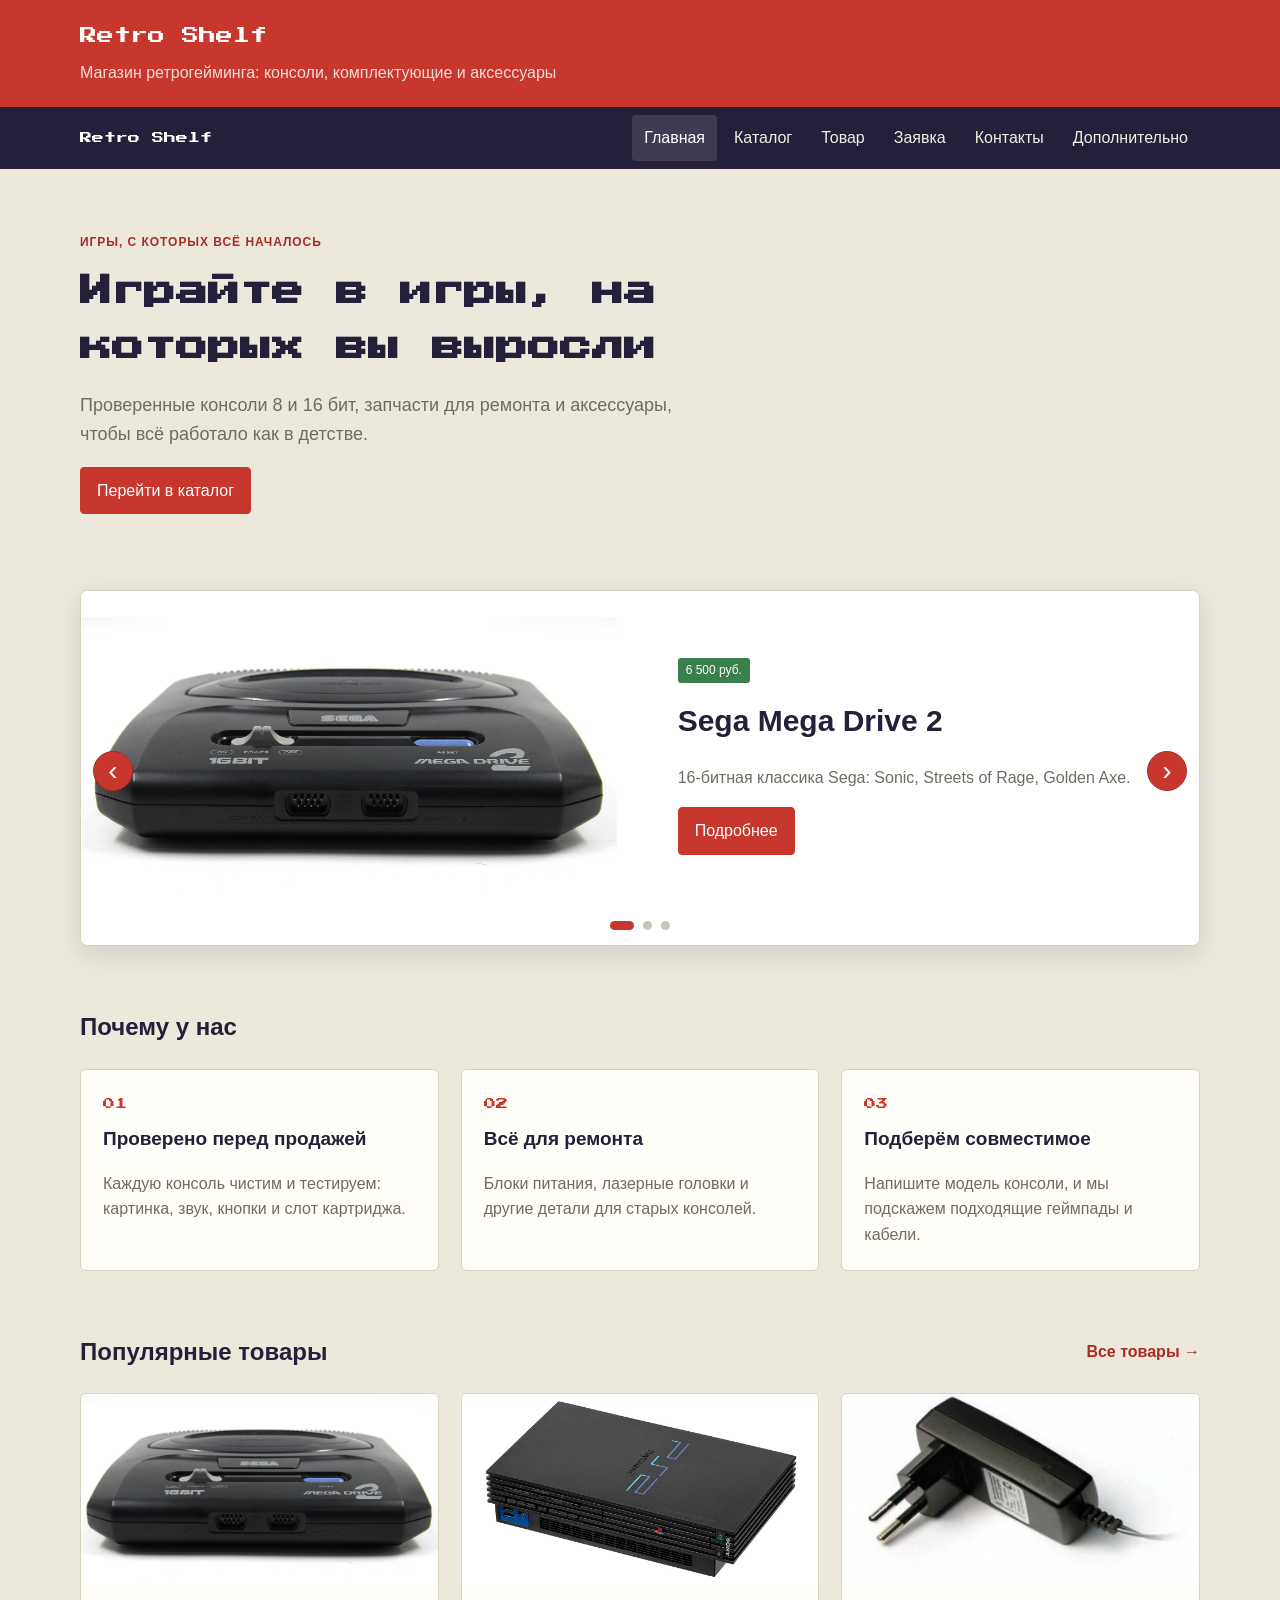
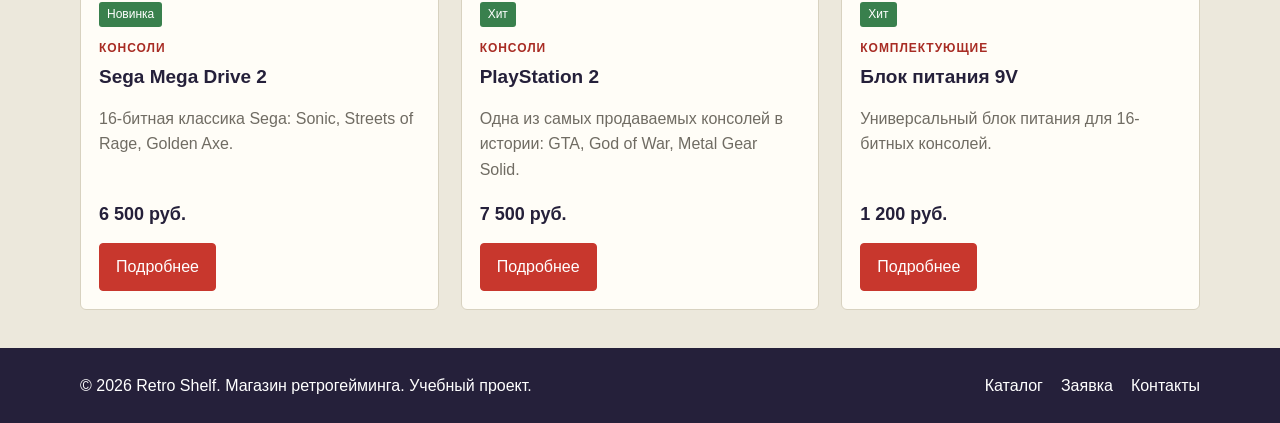
==== commit 3300ce5b: "Добавил новые файлы" ====
--- a/index.html
+++ b/index.html
@@ -15,7 +15,6 @@
   <header class="site-header">
     <div class="site-header__intro wrap">
       <div><a class="site-header__name pixel" href="index.html">Retro Shelf</a><p>Магазин ретрогейминга: консоли, комплектующие и аксессуары</p></div>
-      <span class="site-header__label">КР №2</span>
     </div>
   </header>
   <nav class="site-nav" aria-label="Основная навигация"><div class="wrap site-nav__inner">
@@ -30,7 +29,7 @@
     </ul>
   </div></nav>
   <main>
-    <section class="hero wrap"><div><p class="eyebrow">Игры, с которых всё началось</p><h1 class="pixel">Играйте в игры, на которых вы выросли</h1><p>Проверенные консоли 8 и 16 бит, запчасти для ремонта и аксессуары, чтобы всё работало как в детстве.</p><a class="button" href="catalog.html">Перейти в каталог</a></div><div class="hero__decoration" aria-hidden="true">8<br>BIT</div></section>
+    <section class="hero wrap"><div><p class="eyebrow">Игры, с которых всё началось</p><h1 class="pixel">Играйте в игры, на которых вы выросли</h1><p>Проверенные консоли 8 и 16 бит, запчасти для ремонта и аксессуары, чтобы всё работало как в детстве.</p><a class="button" href="catalog.html">Перейти в каталог</a></div></section>
     <section class="section wrap" aria-label="Популярные товары">
       <div class="carousel" aria-roledescription="карусель" aria-label="Популярные товары">
         <div class="carousel__slides">        <article class="carousel__slide is-active" data-slide="0" aria-hidden="false">
--- a/css/style.css
+++ b/css/style.css
@@ -22,7 +22,6 @@
 .site-header__intro { display: flex; align-items: center; justify-content: space-between; gap: 24px; }
 .site-header__name { color: white; font-size: 17px; text-decoration: none; }
 .site-header p { margin: 8px 0 0; opacity: .84; }
-.site-header__label { padding: 5px 12px; color: var(--red-dark); background: var(--white); border-radius: 4px; font-size: 13px; }
 .site-nav { color: white; background: var(--ink); }
 .site-nav__inner { display: flex; align-items: center; justify-content: space-between; min-height: 62px; gap: 20px; }
 .site-nav__brand { color: white; font-size: 12px; text-decoration: none; }
@@ -41,7 +40,6 @@
 .hero h1 { max-width: 670px; margin: 8px 0 18px; font-size: clamp(20px, 3vw, 32px); }
 .hero p:not(.eyebrow) { max-width: 600px; color: var(--muted); font-size: 18px; }
 .eyebrow, .product-card__category { color: var(--red-dark); font-size: 12px; font-weight: 700; letter-spacing: .08em; text-transform: uppercase; }
-.hero__decoration { display: grid; place-content: center; flex: 0 0 180px; height: 180px; color: #fff8ea; background: var(--ink); border: 9px solid #d4cdb9; border-radius: 24px; box-shadow: 10px 10px 0 #c8372d; font: 24px/1.5 "Press Start 2P", monospace; text-align: center; transform: rotate(4deg); }
 .button { display: inline-block; padding: 10px 16px; color: white; background: var(--red); border: 1px solid var(--red); border-radius: 4px; font: inherit; text-align: center; text-decoration: none; cursor: pointer; }
 .button:hover { color: white; background: var(--red-dark); border-color: var(--red-dark); }
 .button--outline { color: var(--red-dark); background: transparent; }
@@ -52,20 +50,20 @@
 .section__heading .section__title, .section__heading h1 { margin: 0; }
 .text-link { font-weight: 700; text-decoration: none; }
 
-.carousel { position: relative; overflow: hidden; background: var(--ink); border-radius: 8px; box-shadow: 0 8px 25px #25203a20; }
+.carousel { position: relative; overflow: hidden; background: white; border: 1px solid var(--border); border-radius: 8px; box-shadow: 0 8px 25px #25203a20; }
 .carousel__slides { position: relative; min-height: 330px; }
-.carousel__slide { display: none; min-height: 330px; color: white; }
+.carousel__slide { display: none; min-height: 330px; color: var(--ink); background: white; }
 .carousel__slide.is-active { display: grid; grid-template-columns: 48% 52%; animation: appear .35s ease; }
-.carousel__slide > img { width: 100%; height: 330px; object-fit: cover; }
+.carousel__slide > img { width: 100%; height: 330px; object-fit: contain; background: white; }
 .carousel__caption { display: flex; align-items: flex-start; justify-content: center; flex-direction: column; padding: 28px clamp(22px, 5vw, 60px); }
 .carousel__caption h2 { margin: 14px 0 4px; font-size: clamp(20px, 2.5vw, 30px); }
-.carousel__caption p { color: #dfdbe6; }
-.carousel__arrow { position: absolute; z-index: 2; top: 45%; width: 40px; height: 40px; color: white; background: #25203a9c; border: 1px solid #ffffff66; border-radius: 50%; font-size: 28px; line-height: 1; cursor: pointer; }
+.carousel__caption p { color: var(--muted); }
+.carousel__arrow { position: absolute; z-index: 2; top: 45%; width: 40px; height: 40px; color: white; background: var(--red); border: 1px solid var(--red-dark); border-radius: 50%; font-size: 28px; line-height: 1; cursor: pointer; }
 .carousel__arrow--prev { left: 12px; }
 .carousel__arrow--next { right: 12px; }
-.carousel__dots { display: flex; justify-content: center; gap: 9px; padding: 0 0 15px; background: var(--ink); }
-.carousel__dot { width: 9px; height: 9px; padding: 0; background: #aaa5b3; border: 0; border-radius: 50%; cursor: pointer; }
-.carousel__dot.is-active { width: 24px; background: #f0bc68; border-radius: 9px; }
+.carousel__dots { display: flex; justify-content: center; gap: 9px; padding: 0 0 15px; background: white; }
+.carousel__dot { width: 9px; height: 9px; padding: 0; background: #c9c4b7; border: 0; border-radius: 50%; cursor: pointer; }
+.carousel__dot.is-active { width: 24px; background: var(--red); border-radius: 9px; }
 @keyframes appear { from { opacity: .5; } to { opacity: 1; } }
 
 .feature-grid, .product-grid { display: grid; grid-template-columns: repeat(3, minmax(0, 1fr)); gap: 22px; }
@@ -136,7 +134,6 @@
   .site-nav__more ul { position: static; display: block; padding-left: 14px; background: #302b43; border: 0; box-shadow: none; }
   .site-nav__more ul a { color: white; }
   .hero { min-height: 0; padding-block: 42px; }
-  .hero__decoration { flex-basis: 120px; height: 120px; font-size: 17px; }
   .feature-grid, .product-grid { grid-template-columns: repeat(2, minmax(0, 1fr)); }
   .carousel__slide.is-active { grid-template-columns: 1fr; }
   .carousel__slide > img { height: 230px; }
@@ -150,10 +147,8 @@
   .wrap { width: min(var(--wrap), calc(100% - 28px)); }
   .site-header__name { font-size: 13px; }
   .site-header p { max-width: 260px; font-size: 14px; }
-  .site-header__label { white-space: nowrap; }
   .hero { align-items: flex-start; }
   .hero h1 { font-size: 19px; }
-  .hero__decoration { display: none; }
   .feature-grid, .product-grid, .contact-grid { grid-template-columns: 1fr; }
   .section__heading { align-items: flex-start; flex-direction: column; }
   .product-card > img { height: 210px; }
